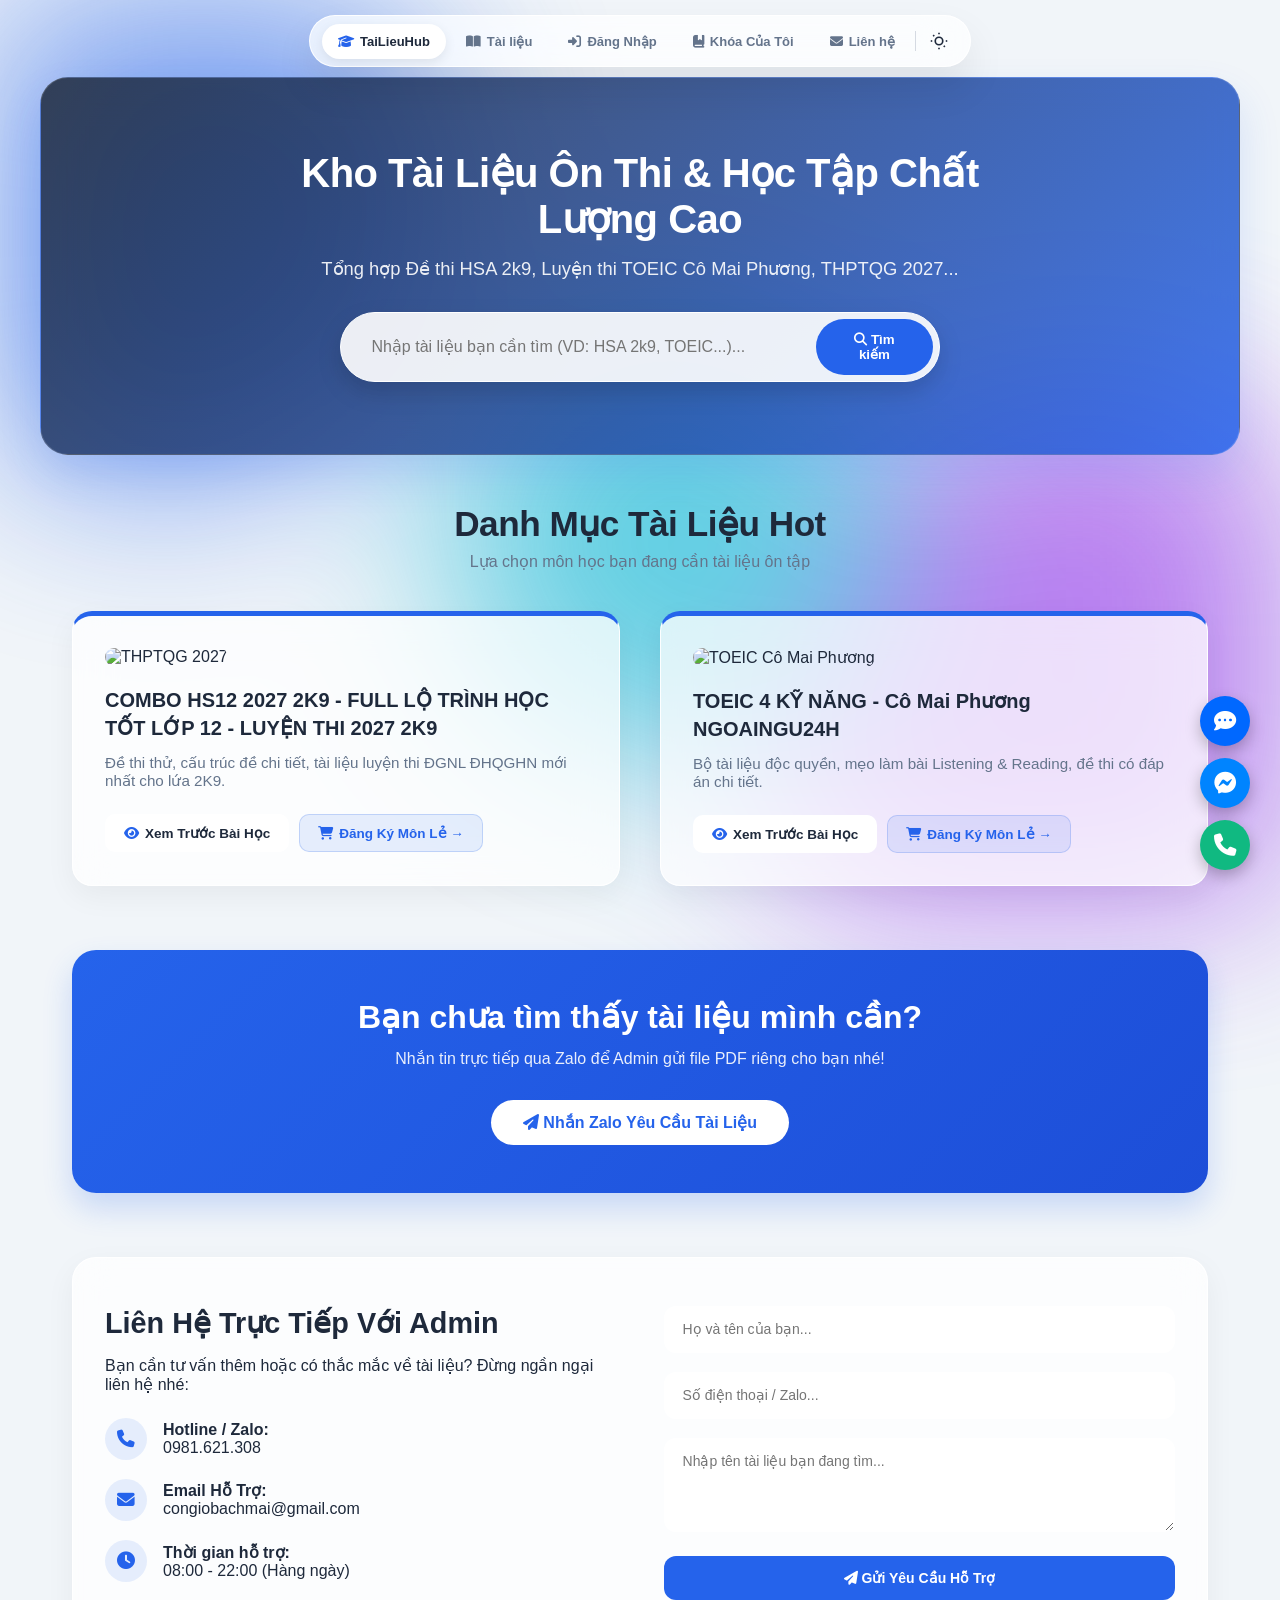
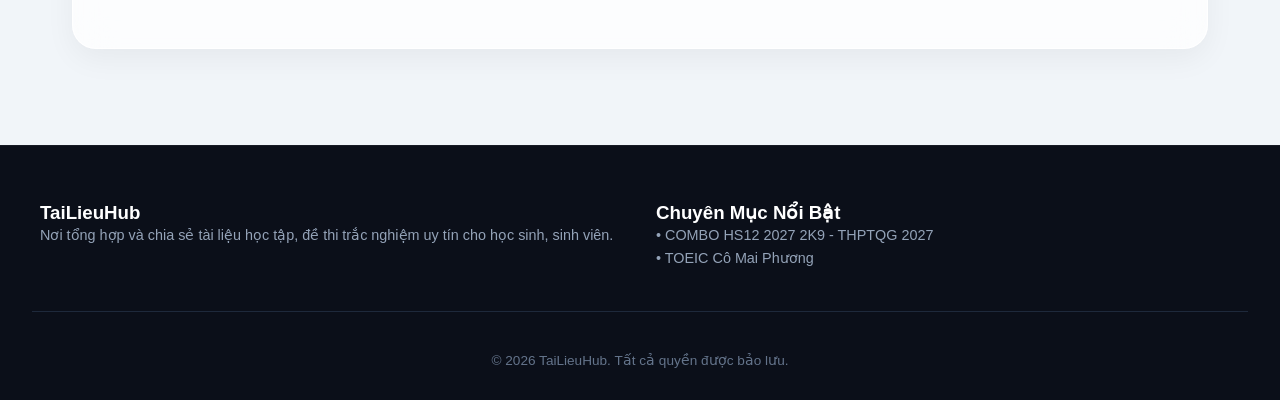
==== index.html @ b2eed934 "Initial commit" ====
<!DOCTYPE html>
<html lang="vi" data-theme="light">
<head>
    <meta charset="UTF-8">
    <meta name="viewport" content="width=device-width, initial-scale=1.0">
    <title>TaiLieuHub - Kho Tài Liệu Học Tập & Ôn Thi Hàng Đầu</title>
    <link rel="stylesheet" href="https://cdnjs.cloudflare.com/ajax/libs/font-awesome/6.4.0/css/all.min.css">
    <link rel="stylesheet" href="style.css">
</head>
<body>

    <!-- Nền Đốm Sáng Động (Mesh Blobs) -->
    <div class="bg-mesh">
        <div class="blob blob-1"></div>
        <div class="blob blob-2"></div>
        <div class="blob blob-3"></div>
    </div>

    <!-- Thanh Apple Liquid Navigation Bar -->
    <header>
        <nav class="liquid-nav" id="nav">
            <div class="liquid-glare-container">
                <div class="liquid-glare" id="glare"></div>
            </div>

            <div class="nav-items">
                <div class="active-pill" id="active-pill"></div>
                
                <a href="#" class="nav-btn active">
                    <i class="fa-solid fa-graduation-cap" style="color:var(--primary);"></i>
                    <span>TaiLieuHub</span>
                </a>

                <a href="#categories" class="nav-btn">
                    <i class="fa-solid fa-book-open"></i>
                    <span>Tài liệu</span>
                </a>

                <button class="nav-btn" onclick="openAuthModal('login')" id="auth-group-btn">
                    <i class="fa-solid fa-right-to-bracket"></i>
                    <span id="authButtonText">Đăng Nhập</span>
                </button>

                <a href="#myCoursesArea" class="nav-btn" onclick="scrollToMyCourses(event)">
                    <i class="fa-solid fa-book-bookmark"></i>
                    <span>Khóa Của Tôi</span>
                </a>

                <a href="#contact" class="nav-btn">
                    <i class="fa-solid fa-envelope"></i>
                    <span>Liên hệ</span>
                </a>
            </div>

            <div class="divider"></div>

            <!-- Nút Bật/Tắt Dark Mode -->
            <button class="theme-btn" id="theme-btn" aria-label="Dark Mode Toggle">
                <div class="theme-icon-wrapper">
                    <svg class="sun" width="18" height="18" viewBox="0 0 24 24" fill="none" stroke="currentColor">
                        <circle cx="12" cy="12" r="5"></circle>
                        <line x1="12" y1="1" x2="12" y2="3"></line><line x1="12" y1="21" x2="12" y2="23"></line>
                        <line x1="4.22" y1="4.22" x2="5.64" y2="5.64"></line><line x1="18.36" y1="18.36" x2="19.78" y2="19.78"></line>
                        <line x1="1" y1="12" x2="3" y2="12"></line><line x1="21" y1="12" x2="23" y2="12"></line>
                    </svg>
                    <svg class="moon" width="18" height="18" viewBox="0 0 24 24" fill="none" stroke="currentColor">
                        <path d="M21 12.79A9 9 0 1 1 11.21 3 7 7 0 0 0 21 12.79z"></path>
                    </svg>
                </div>
            </button>
        </nav>
    </header>

    <!-- Hero Banner Kính Mờ -->
    <section class="hero">
        <div class="hero-content">
            <h1>Kho Tài Liệu Ôn Thi & Học Tập Chất Lượng Cao</h1>
            <p>Tổng hợp Đề thi HSA 2k9, Luyện thi TOEIC Cô Mai Phương, THPTQG 2027...</p>
            <div class="search-box">
                <input type="text" placeholder="Nhập tài liệu bạn cần tìm (VD: HSA 2k9, TOEIC...)...">
                <button><i class="fa-solid fa-magnifying-glass"></i> Tìm kiếm</button>
            </div>
        </div>
    </section>

    <main class="container">

        <!-- Khu vực Khóa Học Đã Đăng Ký -->
        <div class="my-courses-box" id="myCoursesArea">
            <div class="my-courses-header">
                <span><i class="fa-solid fa-graduation-cap" style="color:var(--primary);"></i> Khóa Học / Môn Học Đã Đăng Ký Của Tôi</span>
                <span id="userEmailNotice" style="font-size:13px; color:var(--primary); font-weight:bold;"></span>
            </div>
            <div class="my-courses-grid" id="myCoursesList"></div>
        </div>

        <div class="section-title" id="categories">
            <h2>Danh Mục Tài Liệu Hot</h2>
            <p>Lựa chọn môn học bạn đang cần tài liệu ôn tập</p>
        </div>

        <!-- Danh mục card khóa học -->
        <div class="categories-grid">
            <div class="category-card">
                <img src="https://lh3.googleusercontent.com/d/1KqvMwM8CBjDrPH6rn-LQzPcONMUoHnYE" alt="THPTQG 2027" class="card-banner">
                <h3>COMBO HS12 2027 2K9 - FULL LỘ TRÌNH HỌC TỐT LỚP 12 - LUYỆN THI 2027 2K9</h3>
                <p>Đề thi thử, cấu trúc đề chi tiết, tài liệu luyện thi ĐGNL ĐHQGHN mới nhất cho lứa 2K9.</p>
                <div style="display:flex; gap:10px; flex-wrap:wrap; margin-top:15px;">
                    <a href="./courses/thptqg-2027/index.html" class="btn-card" style="background:var(--pill-bg); color:var(--text-main); border:1px solid var(--glass-border);">
                        <i class="fa-solid fa-eye" style="color:var(--primary);"></i> Xem Trước Bài Học
                    </a>
                    <a href="./courses/thptqg-2027/checkout.html" class="btn-card btn-buy">
                        <i class="fa-solid fa-cart-shopping"></i> Đăng Ký Môn Lẻ &rarr;
                    </a>
                </div>
            </div>

            <div class="category-card">
                <img src="https://lh3.googleusercontent.com/d/1EP-FdH8jJtkz949jTZ83RiN0NqyTvMJe" alt="TOEIC Cô Mai Phương" class="card-banner">
                <h3>TOEIC 4 KỸ NĂNG - Cô Mai Phương NGOAINGU24H</h3>
                <p>Bộ tài liệu độc quyền, mẹo làm bài Listening & Reading, đề thi có đáp án chi tiết.</p>
                <div style="display:flex; gap:10px; flex-wrap:wrap; margin-top:15px;">
                    <a href="./courses/toeic-mai-phuong/index.html" class="btn-card" style="background:var(--pill-bg); color:var(--text-main); border:1px solid var(--glass-border);">
                        <i class="fa-solid fa-eye" style="color:var(--primary);"></i> Xem Trước Bài Học
                    </a>
                    <a href="./courses/toeic-mai-phuong/checkout.html" class="btn-card btn-buy">
                        <i class="fa-solid fa-cart-shopping"></i> Đăng Ký Môn Lẻ &rarr;
                    </a>
                </div>
            </div>
        </div>

        <div class="request-banner">
            <h2>Bạn chưa tìm thấy tài liệu mình cần?</h2>
            <p style="margin: 0.8rem 0 1rem 0; opacity: 0.9;">Nhắn tin trực tiếp qua Zalo để Admin gửi file PDF riêng cho bạn nhé!</p>
            <a href="https://zalo.me/0385604632" target="_blank">
                <i class="fa-solid fa-paper-plane"></i> Nhắn Zalo Yêu Cầu Tài Liệu
            </a>
        </div>

        <section class="contact-section" id="contact">
            <div class="contact-info">
                <h2>Liên Hệ Trực Tiếp Với Admin</h2>
                <p>Bạn cần tư vấn thêm hoặc có thắc mắc về tài liệu? Đừng ngần ngại liên hệ nhé:</p>
                <div class="contact-details">
                    <div class="contact-item"><i class="fa-solid fa-phone"></i><div><strong>Hotline / Zalo:</strong><p>0981.621.308</p></div></div>
                    <div class="contact-item"><i class="fa-solid fa-envelope"></i><div><strong>Email Hỗ Trợ:</strong><p>congiobachmai@gmail.com</p></div></div>
                    <div class="contact-item"><i class="fa-solid fa-clock"></i><div><strong>Thời gian hỗ trợ:</strong><p>08:00 - 22:00 (Hàng ngày)</p></div></div>
                </div>
            </div>

            <form class="contact-form" onsubmit="event.preventDefault(); alert('Cảm ơn bạn! Yêu cầu hỗ trợ đã được gửi thành công đến Admin.');">
                <div class="form-group"><input type="text" placeholder="Họ và tên của bạn..." required></div>
                <div class="form-group"><input type="text" placeholder="Số điện thoại / Zalo..." required></div>
                <div class="form-group"><textarea rows="4" placeholder="Nhập tên tài liệu bạn đang tìm..." required></textarea></div>
                <button type="submit" class="form-btn"><i class="fa-solid fa-paper-plane"></i> Gửi Yêu Cầu Hỗ Trợ</button>
            </form>
        </section>
    </main>

    <div class="floating-widgets">
        <a href="https://zalo.me/0981621308" target="_blank" class="widget-btn widget-zalo"><i class="fa-solid fa-comment-dots"></i></a>
        <a href="https://m.me/yourpage" target="_blank" class="widget-btn widget-messenger"><i class="fa-brands fa-facebook-messenger"></i></a>
        <a href="tel:0981621308" class="widget-btn widget-phone"><i class="fa-solid fa-phone"></i></a>
    </div>

    <!-- Modal Đăng Nhập / Đăng Ký -->
    <div class="modal-overlay" id="authModal">
        <div class="modal-box">
            <button class="close-modal-btn" onclick="closeAuthModal()">&times;</button>
            <h2 id="modalTitle">Đăng Nhập Tài Khoản</h2>
            
            <form id="authForm" onsubmit="handleAuthSubmit(event)">
                <input type="email" id="authEmail" placeholder="Nhập địa chỉ Gmail..." required>
                <input type="password" id="authPassword" placeholder="Nhập Mật khẩu..." required>
                <button type="submit" class="btn-submit-auth" id="btnAuthSubmit">Đăng Nhập</button>
            </form>

            <p id="authMsg" style="text-align:center; font-size:13px; margin-top:10px; font-weight:bold;"></p>

            <div class="auth-toggle-link" id="authToggleArea">
                Chưa có tài khoản? <a href="javascript:void(0)" onclick="switchAuthMode('register')">Đăng ký ngay</a>
            </div>
        </div>
    </div>

    <footer>
        <div class="footer-content">
            <div class="footer-col">
                <h3>TaiLieuHub</h3>
                <p>Nơi tổng hợp và chia sẻ tài liệu học tập, đề thi trắc nghiệm uy tín cho học sinh, sinh viên.</p>
            </div>
            <div class="footer-col">
                <h3>Chuyên Mục Nổi Bật</h3>
                <p>• COMBO HS12 2027 2K9 - THPTQG 2027</p>
                <p>• TOEIC Cô Mai Phương</p>
            </div>
        </div>
        <div class="copyright">&copy; 2026 TaiLieuHub. Tất cả quyền được bảo lưu.</div>
    </footer>

    <!-- Toàn bộ JavaScript logic bảo mật, đăng nhập, gọi Google Apps Script & Hiệu ứng Liquid Nav -->
    <script>
        const SECRET_KEY = "TLH_SECURE_2026_@KEY";

        function setSecureCourses(coursesArray) {
            try {
                let jsonStr = JSON.stringify(coursesArray);
                let encoded = btoa(encodeURIComponent(jsonStr + "|" + SECRET_KEY));
                localStorage.setItem("allowedCourses", encoded);
            } catch(e) {}
        }

        function getSecureCourses() {
            let raw = localStorage.getItem("allowedCourses");
            if (!raw) return [];
            try {
                let decoded = decodeURIComponent(atob(raw));
                let parts = decoded.split("|");
                if (parts.length === 2 && parts[1] === SECRET_KEY) {
                    let courses = JSON.parse(parts[0]);
                    return courses.map(c => String(c).toLowerCase().trim());
                }
            } catch(e) { return []; }
            return [];
        }

        const SCRIPT_URL = "https://script.google.com/macros/s/AKfycbzgzMKRRr5WCAmFKzUeIJCfAWdjryLkToD9htOcrH0OuJon_R1-IZSjF1NAhW6bDGqIHg/exec";

        const COURSE_MAP = {
            'all': { name: '👑 V-VIP ALL ACCESS (Tất Cả Khóa Học)', url: './courses/thptqg-2027/index.html' },
            'thptqg-all': { name: '👑 Gói Trọn Bộ Cả Khóa THPTQG 2027', url: './courses/thptqg-2027/index.html' },
            'toeic-all': { name: '📚 Full Combo TOEIC Cô Mai Phương', url: './courses/toeic-mai-phuong/index.html' },
            'toeic-4-ky-nang': { name: '📚 Full Combo TOEIC Cô Mai Phương', url: './courses/toeic-mai-phuong/index.html' },
            'toan-thay-chi': { name: 'Toán - Thầy Nguyễn Quốc Chí', url: './courses/thptqg-2027/detail.html?course=toan-thay-chi' },
            'toan-thay-do-van-duc': { name: 'Toán - Thầy Đỗ Văn Đức', url: './courses/thptqg-2027/detail.html?course=toan-thay-do-van-duc' },
            'toan-co-ngoc-huyen-lb': { name: 'Toán - Cô Ngọc Huyền LB', url: './courses/thptqg-2027/detail.html?course=toan-co-ngoc-huyen-lb' },
            'toan-thay-nguyen-dang-ai': { name: 'Toán - Thầy Nguyễn Đăng Ái', url: './courses/thptqg-2027/detail.html?course=toan-thay-nguyen-dang-ai' },
            'van-co-suong-mai': { name: 'Ngữ Văn - Cô Sương Mai QANDA', url: './courses/thptqg-2027/detail.html?course=van-co-suong-mai' },
            'van-co-tran-thuy-duong': { name: 'Ngữ Văn - Cô Trần Thùy Dương', url: './courses/thptqg-2027/detail.html?course=van-co-tran-thuy-duong' },
            'van-thay-pham-minh-nhat': { name: 'Ngữ Văn - Thầy Phạm Minh Nhật', url: './courses/thptqg-2027/detail.html?course=van-thay-pham-minh-nhat' },
            'anh-co-vu-mai-phuong': { name: 'Tiếng Anh - Cô Vũ Mai Phương NGOAINGU24H', url: './courses/thptqg-2027/detail.html?course=anh-co-vu-mai-phuong' },
            'ly-thay-vu-ngoc-anh': { name: 'Vật Lý - Thầy Vũ Ngọc Anh MAPSTUDY', url: './courses/thptqg-2027/detail.html?course=ly-thay-vu-ngoc-anh' },
            'ly-thay-do-ngoc-ha': { name: 'Vật Lý - Thầy Đỗ Ngọc Hà', url: './courses/thptqg-2027/detail.html?course=ly-thay-do-ngoc-ha' },
            'ly-thay-chu-van-bien': { name: 'Vật Lý - Thầy Chu Văn Biên', url: './courses/thptqg-2027/detail.html?course=ly-thay-chu-van-bien' },
            'ly-thay-le-tung-ung': { name: 'Vật Lý - Thầy Lê Tùng Ứng', url: './courses/thptqg-2027/detail.html?course=ly-thay-le-tung-ung' },
            'ly-thay-nguyen-dang-ai': { name: 'Vật Lý - Thầy Nguyễn Đăng Ái', url: './courses/thptqg-2027/detail.html?course=ly-thay-nguyen-dang-ai' },
            'ly-thay-vu-hoang-quan': { name: 'Vật Lý - Thầy Vũ Hoàng Quân', url: './courses/thptqg-2027/detail.html?course=ly-thay-vu-hoang-quan' },
            'hoa-thay-nguyen-anh-phong': { name: 'Hóa Học - Thầy Nguyễn Anh Phong NAP', url: './courses/thptqg-2027/detail.html?course=hoa-thay-nguyen-anh-phong' },
            'hoa-thay-pham-van-trong': { name: 'Hóa Học - Thầy Phạm Văn Trọng', url: './courses/thptqg-2027/detail.html?course=hoa-thay-pham-van-trong' },
            'sinh-co-tra-my': { name: 'Sinh Học - Cô Trà My QANDA', url: './courses/thptqg-2027/detail.html?course=sinh-co-tra-my' },
            'sinh-thay-phan-khac-nghe': { name: 'Sinh Học - Thầy Phan Khắc Nghệ MOOP', url: './courses/thptqg-2027/detail.html?course=sinh-thay-phan-khac-nghe' },
            'sinh-thay-truong-cong-kien': { name: 'Sinh Học - Thầy Trương Công Kiên', url: './courses/thptqg-2027/detail.html?course=sinh-thay-truong-cong-kien' },
            'su-co-ngo-thi-lan-huong': { name: 'Lịch Sử - Cô Ngô Thị Lan Hương ATSCHOOL', url: './courses/thptqg-2027/detail.html?course=su-co-ngo-thi-lan-huong' },
            'su-co-nguyen-huong-sen': { name: 'Lịch Sử - Cô Nguyễn Hương Sen SANGSANG', url: './courses/thptqg-2027/detail.html?course=su-co-nguyen-huong-sen' },
            'hsa-education': { name: 'ĐGNL HSA - Khóa Edu Luyện Thi ĐGNL', url: './courses/thptqg-2027/detail.html?course=hsa-education' },
            'hsa-empire': { name: 'ĐGNL HSA - Khóa Empire 2K9 Luyện Thi', url: './courses/thptqg-2027/detail.html?course=hsa-empire' },
            'hsa-mapstudy': { name: 'ĐGNL HSA - Khóa Mapstudy 2K9 Luyện Thi', url: './courses/thptqg-2027/detail.html?course=hsa-mapstudy' },
            'hsa-qda-hocmai': { name: 'ĐGNL HSA - Khóa HSA QDA HOCMAI 2K9', url: './courses/thptqg-2027/detail.html?course=hsa-qda-hocmai' },
            'vact-empire': { name: 'ĐGNL V-ACT - Khóa V-ACT Empire 2K9', url: './courses/thptqg-2027/detail.html?course=vact-empire' },
            'vact-hocmai': { name: 'ĐGNL V-ACT - Khóa V-ACT HOCMAI 2K9', url: './courses/thptqg-2027/detail.html?course=vact-hocmai' },
            'vact-mapstudy': { name: 'ĐGNL V-ACT - Khóa V-ACT MAPSTUDY 2K9', url: './courses/thptqg-2027/detail.html?course=vact-mapstudy' },
            'tsa-bmc': { name: 'ĐGTD TSA - Khóa TSA BMC Tư Duy', url: './courses/thptqg-2027/detail.html?course=tsa-bmc' },
            'tsa-hocmai': { name: 'ĐGTD TSA - Khóa TSA HOCMAI Tư Duy', url: './courses/thptqg-2027/detail.html?course=tsa-hocmai' },
            '48ngay': { name: 'TOEIC: 48 Ngày Lấy Gốc Tiếng Anh', url: './courses/toeic-mai-phuong/detail.html?course=48NGAY' },
            'nghedoc': { name: 'TOEIC: Nghe - Đọc (650-700+)', url: './courses/toeic-mai-phuong/detail.html?course=NGHEDOC' },
            'xoamunguphap': { name: 'TOEIC: Xóa Mù Ngữ Pháp Tiếng Anh', url: './courses/toeic-mai-phuong/detail.html?course=XOAMUNGUPHAP' },
            'xoamucaptoc': { name: 'TOEIC: Xóa Mù Tiếng Anh Cấp Tốc', url: './courses/toeic-mai-phuong/detail.html?course=XOAMUCAPTOC' },
            'writing': { name: 'TOEIC: Khóa Luyện Viết (Writing)', url: './courses/toeic-mai-phuong/detail.html?course=WRITING' },
            'tongonnguphap': { name: 'TOEIC: Tổng Ôn Ngữ Pháp Cô Trang Anh', url: './courses/toeic-mai-phuong/detail.html?course=TONGONNGUPHAP' },
            'tu-vung-sieu-toc': { name: 'TOEIC: Nhớ Từ Vựng Siêu Tốc', url: './courses/toeic-mai-phuong/detail.html?course=TU-VUNG-SIEU-TOC' },
            'giaotiep': { name: 'TOEIC: Tiếng Anh Giao Tiếp Theo Chủ Đề', url: './courses/toeic-mai-phuong/detail.html?course=GIAOTIEP' },
            'chuyennganh': { name: 'TOEIC: Tiếng Anh Trong Các Chuyên Ngành', url: './courses/toeic-mai-phuong/detail.html?course=CHUYENNGANH' },
            'phatam': { name: 'TOEIC: Luyện Phát Âm Thầy Joe Hall', url: './courses/toeic-mai-phuong/detail.html?course=PHATAM' }
        };

        let currentAuthMode = 'login';

        function checkUserAuthStatus() {
            let userEmail = localStorage.getItem("userEmail");
            let myCoursesArea = document.getElementById("myCoursesArea");
            let myCoursesList = document.getElementById("myCoursesList");
            let authButtonText = document.getElementById("authButtonText");

            if (userEmail) {
                authButtonText.innerText = userEmail.split('@')[0];
                document.getElementById("auth-group-btn").onclick = function() {
                    if(confirm("Bạn có muốn Đăng Xuất tài khoản không?")) { logout(); }
                };
                
                document.getElementById("userEmailNotice").innerText = `Tài khoản: ${userEmail}`;
                myCoursesArea.style.display = 'block';

                let allowedCourses = getSecureCourses();

                if (allowedCourses.length === 0) {
                    myCoursesList.innerHTML = `<p style="font-size:13px; color:var(--text-muted); grid-column:1/-1;">Bạn chưa kích hoạt môn học nào. Hãy chọn môn bên dưới để đăng ký nhé!</p>`;
                } else {
                    let cardsHTML = '';
                    allowedCourses.forEach(code => {
                        let courseInfo = COURSE_MAP[code.toLowerCase()] || { name: `Môn học: ${code.toUpperCase()}`, url: `./courses/thptqg-2027/detail.html?course=${code}` };
                        cardsHTML += `
                            <div class="my-course-card">
                                <div class="my-course-title"><i class="fa-solid fa-book" style="color:var(--primary); margin-right:6px;"></i> ${courseInfo.name}</div>
                                <a href="${courseInfo.url}" class="btn-direct-study"><i class="fa-solid fa-circle-play"></i> VÀO HỌC NGAY</a>
                            </div>
                        `;
                    });
                    myCoursesList.innerHTML = cardsHTML;
                }
            } else {
                authButtonText.innerText = "Đăng Nhập";
                document.getElementById("auth-group-btn").onclick = function() { openAuthModal('login'); };
                myCoursesArea.style.display = 'none';
            }
        }

        function scrollToMyCourses(e) {
            e.preventDefault();
            let userEmail = localStorage.getItem("userEmail");
            if (!userEmail) {
                alert("Vui lòng Đăng Nhập tài khoản để xem các khóa học đã mua!");
                openAuthModal('login');
            } else {
                let el = document.getElementById("myCoursesArea");
                if (el) el.scrollIntoView({ behavior: 'smooth' });
            }
        }

        function openAuthModal(mode) {
            switchAuthMode(mode);
            document.getElementById("authModal").style.display = 'flex';
        }
        function closeAuthModal() {
            document.getElementById("authModal").style.display = 'none';
            document.getElementById("authMsg").innerText = '';
        }

        function switchAuthMode(mode) {
            currentAuthMode = mode;
            document.getElementById("authMsg").innerText = '';
            if (mode === 'login') {
                document.getElementById("modalTitle").innerText = "Đăng Nhập Tài Khoản";
                document.getElementById("btnAuthSubmit").innerText = "Đăng Nhập";
                document.getElementById("authToggleArea").innerHTML = `Chưa có tài khoản? <a href="javascript:void(0)" onclick="switchAuthMode('register')">Đăng ký ngay</a>`;
            } else {
                document.getElementById("modalTitle").innerText = "Tạo Tài Khoản Mới";
                document.getElementById("btnAuthSubmit").innerText = "Đăng Ký";
                document.getElementById("authToggleArea").innerHTML = `Đã có tài khoản? <a href="javascript:void(0)" onclick="switchAuthMode('login')">Đăng nhập</a>`;
            }
        }

        function handleAuthSubmit(e) {
            e.preventDefault();
            let email = document.getElementById("authEmail").value.trim().toLowerCase();
            let password = document.getElementById("authPassword").value.trim();
            let msg = document.getElementById("authMsg");

            msg.style.color = "var(--primary)";
            msg.innerText = "Đang kiểm tra...";

            const callbackName = 'handleAuth_' + Date.now();

            window[callbackName] = function(result) {
                document.getElementById(callbackName)?.remove();
                delete window[callbackName];

                if (result.status === "success") {
                    msg.style.color = "#16a34a";
                    msg.innerText = result.message || "Thành công!";

                    if (currentAuthMode === 'login') {
                        localStorage.setItem("userEmail", result.email);
                        setSecureCourses(result.allowedCourses);
                        setTimeout(() => {
                            closeAuthModal();
                            checkUserAuthStatus();
                        }, 800);
                    } else {
                        alert("Tạo tài khoản thành công! Bạn có thể Đăng Nhập ngay bây giờ.");
                        switchAuthMode('login');
                    }
                } else {
                    msg.style.color = "#dc2626";
                    msg.innerText = result.message || "Email hoặc Mật khẩu chưa đúng!";
                }
            };

            const script = document.createElement('script');
            script.id = callbackName;
            script.src = `${SCRIPT_URL}?action=${currentAuthMode}&email=${encodeURIComponent(email)}&password=${encodeURIComponent(password)}&callback=${callbackName}`;
            document.body.appendChild(script);
        }

        function logout() {
            localStorage.removeItem("userEmail");
            localStorage.removeItem("allowedCourses");
            alert("Đã đăng xuất tài khoản!");
            checkUserAuthStatus();
        }

        // Script điều khiển Apple Liquid Navigation Bar & Dark Mode
        document.addEventListener("DOMContentLoaded", () => {
            checkUserAuthStatus();

            const navButtons = document.querySelectorAll(".nav-btn");
            const activePill = document.getElementById("active-pill");
            const themeBtn = document.getElementById("theme-btn");
            const nav = document.getElementById("nav");
            const glare = document.getElementById("glare");

            function updatePill(btn, smooth = true) {
                if (!btn || !activePill) return;
                activePill.style.transition = smooth
                    ? "transform .5s cubic-bezier(.34,1.2,.64,1), width .5s cubic-bezier(.34,1.2,.64,1)"
                    : "none";
                activePill.style.width = `${btn.offsetWidth}px`;
                activePill.style.transform = `translateX(${btn.offsetLeft}px)`;
            }

            const initialActive = document.querySelector(".nav-btn.active");
            if (initialActive) {
                setTimeout(() => {
                    updatePill(initialActive, false);
                    void activePill.offsetWidth;
                }, 50);
            }

            navButtons.forEach(btn => {
                btn.addEventListener("click", () => {
                    navButtons.forEach(b => b.classList.remove("active"));
                    btn.classList.add("active");
                    updatePill(btn);
                });
            });

            if (themeBtn) {
                themeBtn.addEventListener("click", () => {
                    const root = document.documentElement;
                    const isDark = root.getAttribute("data-theme") === "dark";
                    root.setAttribute("data-theme", isDark ? "light" : "dark");
                    setTimeout(() => {
                        const active = document.querySelector(".nav-btn.active");
                        if (active) updatePill(active);
                    }, 100);
                });
            }

            if (nav && glare) {
                nav.addEventListener("mousemove", e => {
                    const rect = nav.getBoundingClientRect();
                    glare.style.setProperty("--x", `${e.clientX - rect.left}px`);
                    glare.style.setProperty("--y", `${e.clientY - rect.top}px`);
                });
            }

            const urlParams = new URLSearchParams(window.location.search);
            if (urlParams.get('action') === 'login' && !localStorage.getItem("userEmail")) {
                openAuthModal('login');
            }
        });
    </script>
</body>
</html>
---- style.css ----
/* =========================================
   1. CẤU HÌNH BIẾN MÀU & GIAO DIỆN (LIGHT / DARK)
   ========================================= */
:root {
    --bg-color: #f1f5f9;
    --glass-bg: rgba(255, 255, 255, 0.75);
    --glass-border: rgba(255, 255, 255, 0.9);
    --text-main: #1e293b;
    --text-muted: #64748b;
    --primary: #2563eb;
    --primary-hover: #1d4ed8;
    --card-shadow: 0 10px 30px rgba(0, 0, 0, 0.05);
    --pill-bg: #ffffff;
}

[data-theme="dark"] {
    --bg-color: #050509;
    --glass-bg: rgba(20, 20, 25, 0.75);
    --glass-border: rgba(255, 255, 255, 0.12);
    --text-main: #f8fafc;
    --text-muted: #94a3b8;
    --primary: #3b82f6;
    --primary-hover: #2563eb;
    --card-shadow: 0 10px 30px rgba(0, 0, 0, 0.5);
    --pill-bg: #2d2d35;
}

* { margin: 0; padding: 0; box-sizing: border-box; font-family: -apple-system, BlinkMacSystemFont, "Segoe UI", Roboto, sans-serif; }

body {
    background-color: var(--bg-color);
    color: var(--text-main);
    min-height: 100vh;
    overflow-x: hidden;
    position: relative;
    transition: background-color 0.5s ease, color 0.5s ease;
}

/* =========================================
   2. NỀN ĐỐM MÁU ĐỘNG (MESH BLOBS ANIMATION)
   ========================================= */
.bg-mesh {
    position: fixed; inset: 0; z-index: -1; filter: blur(90px); opacity: 0.6; pointer-events: none; overflow: hidden;
}
.blob {
    position: absolute; border-radius: 50%; animation: floatBlob 15s infinite alternate ease-in-out;
}
.blob-1 { width: 45vw; height: 45vw; background: #2563eb; top: -10%; left: -10%; }
.blob-2 { width: 50vw; height: 50vw; background: #9333ea; bottom: -15%; right: -10%; animation-delay: -5s; }
.blob-3 { width: 35vw; height: 35vw; background: #06b6d4; top: 35%; left: 35%; animation-delay: -10s; }

@keyframes floatBlob {
    0% { transform: translate(0, 0) scale(1); }
    100% { transform: translate(40px, 50px) scale(1.15); }
}

/* =========================================
   3. THANH MENU APPLE LIQUID GLASS (HEADER)
   ========================================= */
header { position: sticky; top: 15px; z-index: 1000; display: flex; justify-content: center; padding: 0 15px; }

.liquid-nav {
    position: relative; display: flex; align-items: center; padding: 6px 12px;
    background: var(--glass-bg); backdrop-filter: blur(25px) saturate(180%);
    -webkit-backdrop-filter: blur(25px) saturate(180%);
    border: 1px solid var(--glass-border); border-radius: 99px; box-shadow: 0 20px 40px rgba(0,0,0,0.08);
    transition: all 0.3s ease;
}

.liquid-glare-container { position: absolute; inset: 0; border-radius: 99px; overflow: hidden; pointer-events: none; }
.liquid-glare {
    position: absolute; inset: 0; opacity: 0; transition: opacity 0.3s ease;
    background: radial-gradient(circle 90px at var(--x, 50%) var(--y, 50%), rgba(255,255,255,0.3) 0%, transparent 100%);
}
.liquid-nav:hover .liquid-glare { opacity: 1; }

.nav-items { position: relative; display: flex; gap: 4px; z-index: 3; align-items: center; }

.active-pill {
    position: absolute; top: 0; left: 0; height: 100%; background: var(--pill-bg); border-radius: 99px;
    box-shadow: 0 4px 12px rgba(0, 0, 0, 0.08);
    transition: transform 0.5s cubic-bezier(0.34, 1.2, 0.64, 1), width 0.5s cubic-bezier(0.34, 1.2, 0.64, 1);
    z-index: 1;
}

.nav-btn {
    position: relative; background: transparent; border: none; padding: 10px 16px; border-radius: 99px;
    font-size: 13px; font-weight: 600; color: var(--text-muted); cursor: pointer; transition: color 0.3s ease; z-index: 2;
    text-decoration: none; display: inline-flex; align-items: center; gap: 6px; outline: none;
}
.nav-btn.active, .nav-btn:hover { color: var(--text-main); }

.divider { width: 1px; height: 20px; background: var(--text-muted); opacity: 0.25; margin: 0 4px; z-index: 3; }

.theme-btn {
    position: relative; background: transparent; border: none; width: 38px; height: 38px; border-radius: 50%;
    color: var(--text-main); cursor: pointer; z-index: 3; display: flex; align-items: center; justify-content: center;
}
.theme-icon-wrapper { position: relative; width: 18px; height: 18px; }
.theme-icon-wrapper svg { position: absolute; inset: 0; transition: transform 0.5s cubic-bezier(0.34, 1.2, 0.64, 1), opacity 0.4s ease; stroke-width: 2.2; }
.sun { opacity: 1; transform: rotate(0deg) scale(1); }
.moon { opacity: 0; transform: rotate(-90deg) scale(0); }
[data-theme="dark"] .sun { opacity: 0; transform: rotate(90deg) scale(0); }
[data-theme="dark"] .moon { opacity: 1; transform: rotate(0deg) scale(1); }

/* =========================================
   4. HERO SECTION KÍNH MỜ
   ========================================= */
.hero {
    background: linear-gradient(135deg, rgba(30, 41, 59, 0.85) 0%, rgba(37, 99, 235, 0.85) 100%);
    backdrop-filter: blur(20px); -webkit-backdrop-filter: blur(20px);
    color: #ffffff; padding: 4.5rem 2rem; text-align: center; border-radius: 28px; margin: 25px auto; max-width: 1200px;
    box-shadow: 0 20px 40px rgba(37, 99, 235, 0.15); border: 1px solid rgba(255, 255, 255, 0.15);
}
.hero-content { max-width: 800px; margin: 0 auto; }
.hero h1 { font-size: 2.5rem; margin-bottom: 1rem; font-weight: 800; letter-spacing: -0.5px; }
.hero p { font-size: 1.15rem; opacity: 0.9; margin-bottom: 2rem; }

.search-box {
    display: flex; max-width: 600px; margin: 0 auto; background: rgba(255, 255, 255, 0.9);
    border-radius: 50px; padding: 0.4rem; box-shadow: 0 10px 25px rgba(0,0,0,0.15); border: 1px solid #fff;
}
.search-box input { border: none; outline: none; padding: 0.8rem 1.5rem; width: 100%; border-radius: 50px; font-size: 1rem; background: transparent; color: #0f172a; }
.search-box button { background: var(--primary); color: white; border: none; padding: 0.8rem 1.8rem; border-radius: 50px; cursor: pointer; font-weight: 600; transition: background 0.2s; }
.search-box button:hover { background: var(--primary-hover); }

/* =========================================
   5. CONTAINER & KHÓA HỌC CỦA TÔI (DASHBOARD)
   ========================================= */
.container { max-width: 1200px; margin: 3rem auto; padding: 0 2rem; }
.section-title { text-align: center; margin-bottom: 2.5rem; }
.section-title h2 { font-size: 2.2rem; margin-bottom: 0.5rem; font-weight: 800; letter-spacing: -0.5px; }
.section-title p { color: var(--text-muted); }

.my-courses-box {
    background: var(--glass-bg); backdrop-filter: blur(20px); -webkit-backdrop-filter: blur(20px);
    border: 2px solid var(--primary); border-radius: 20px; padding: 24px; margin-bottom: 3.5rem;
    box-shadow: 0 15px 35px rgba(37, 99, 235, 0.12); display: none; scroll-margin-top: 100px;
}
.my-courses-header { font-weight: 800; font-size: 18px; margin-bottom: 15px; display: flex; align-items: center; justify-content: space-between; border-bottom: 1px solid var(--glass-border); padding-bottom: 12px; }
.my-courses-grid { display: grid; grid-template-columns: repeat(auto-fill, minmax(280px, 1fr)); gap: 15px; margin-top: 15px; }
.my-course-card {
    background: var(--pill-bg); border: 1px solid var(--glass-border); border-radius: 14px; padding: 16px;
    display: flex; flex-direction: column; justify-content: space-between; transition: all 0.25s cubic-bezier(0.4, 0, 0.2, 1);
}
.my-course-card:hover { border-color: var(--primary); transform: translateY(-3px); box-shadow: var(--card-shadow); }
.my-course-title { font-size: 14px; font-weight: 700; margin-bottom: 12px; line-height: 1.4; }
.btn-direct-study {
    background: #16a34a; color: white; text-decoration: none; padding: 9px 14px; border-radius: 8px;
    font-size: 13px; font-weight: bold; text-align: center; display: inline-flex; align-items: center; justify-content: center; gap: 6px; transition: background 0.2s;
}
.btn-direct-study:hover { background: #15803d; }

/* =========================================
   6. DANH MỤC KHÓA HỌC (CARDS)
   ========================================= */
.categories-grid { display: grid; grid-template-columns: repeat(auto-fit, minmax(320px, 1fr)); gap: 2.5rem; margin-bottom: 4rem; }
.category-card {
    background: var(--glass-bg); backdrop-filter: blur(20px); -webkit-backdrop-filter: blur(20px);
    border: 1px solid var(--glass-border); border-radius: 20px; padding: 2rem; box-shadow: var(--card-shadow);
    transition: transform 0.3s cubic-bezier(0.4, 0, 0.2, 1), box-shadow 0.3s ease; border-top: 5px solid var(--primary);
}
.category-card:hover { transform: translateY(-6px); box-shadow: 0 20px 40px rgba(0, 0, 0, 0.1); }
.card-banner { width: 100%; height: 160px; object-fit: cover; border-radius: 12px; margin-bottom: 1.2rem; }
.category-card h3 { font-size: 1.25rem; margin-bottom: 0.8rem; font-weight: 700; line-height: 1.4; }
.category-card p { color: var(--text-muted); font-size: 0.95rem; margin-bottom: 1.5rem; }

.btn-card {
    display: inline-flex; align-items: center; gap: 6px; padding: 10px 18px; border-radius: 10px;
    font-weight: 700; text-decoration: none; font-size: 13.5px; transition: all 0.2s;
}
.btn-buy { background: rgba(37, 99, 235, 0.1); color: var(--primary); border: 1px solid rgba(37, 99, 235, 0.2); }
.btn-buy:hover { background: var(--primary); color: #fff; }

/* =========================================
   7. LIÊN HỆ & BANNER YÊU CẦU TÀI LIỆU
   ========================================= */
.request-banner {
    background: linear-gradient(135deg, #2563eb, #1d4ed8); color: white; padding: 3rem 2rem; border-radius: 24px;
    text-align: center; margin-bottom: 4rem; box-shadow: 0 15px 30px rgba(37, 99, 235, 0.2);
}
.request-banner h2 { font-size: 2rem; margin-bottom: 0.5rem; font-weight: 800; }
.request-banner a {
    background: white; color: var(--primary); padding: 0.8rem 2rem; border-radius: 30px;
    text-decoration: none; font-weight: 700; display: inline-block; margin-top: 1rem; transition: transform 0.2s;
}
.request-banner a:hover { transform: scale(1.05); }

.contact-section {
    background: var(--glass-bg); backdrop-filter: blur(20px); border: 1px solid var(--glass-border);
    border-radius: 24px; padding: 3rem 2rem; box-shadow: var(--card-shadow); display: grid; grid-template-columns: 1fr 1fr; gap: 3rem; margin-top: 4rem;
}
.contact-info h2 { font-size: 1.8rem; margin-bottom: 1rem; font-weight: 800; }
.contact-details { display: flex; flex-direction: column; gap: 1.2rem; margin-top: 1.5rem; }
.contact-item { display: flex; align-items: center; gap: 1rem; }
.contact-item i {
    width: 42px; height: 42px; background: rgba(37, 99, 235, 0.1); color: var(--primary);
    border-radius: 50%; display: flex; align-items: center; justify-content: center; font-size: 1.1rem;
}

.contact-form { display: flex; flex-direction: column; gap: 1.2rem; }
.form-group input, .form-group textarea {
    width: 100%; padding: 0.9rem 1.1rem; border: 1px solid var(--glass-border);
    background: var(--pill-bg); color: var(--text-main); border-radius: 12px; outline: none; font-size: 14px; transition: border-color 0.2s;
}
.form-group input:focus, .form-group textarea:focus { border-color: var(--primary); }
.form-btn {
    background: var(--primary); color: white; padding: 0.9rem; border: none; border-radius: 12px;
    font-weight: 700; cursor: pointer; font-size: 14px; transition: background 0.2s;
}
.form-btn:hover { background: var(--primary-hover); }

/* =========================================
   8. FLOATING WIDGETS & MODAL ĐĂNG NHẬP
   ========================================= */
.floating-widgets { position: fixed; bottom: 30px; right: 30px; display: flex; flex-direction: column; gap: 12px; z-index: 9999; }
.widget-btn {
    width: 50px; height: 50px; border-radius: 50%; display: flex; align-items: center; justify-content: center;
    color: white; font-size: 1.4rem; text-decoration: none; box-shadow: 0 6px 15px rgba(0,0,0,0.25); transition: transform 0.3s;
}
.widget-btn:hover { transform: scale(1.1); }
.widget-zalo { background-color: #0068ff; }
.widget-messenger { background-color: #0084ff; }
.widget-phone { background-color: #10b981; }

.modal-overlay {
    position: fixed; inset: 0; background: rgba(0,0,0,0.6); backdrop-filter: blur(8px);
    display: none; justify-content: center; align-items: center; z-index: 2000; padding: 15px;
}
.modal-box {
    background: var(--glass-bg); backdrop-filter: blur(30px); border: 1px solid var(--glass-border);
    width: 100%; max-width: 400px; padding: 30px; border-radius: 24px; position: relative; box-shadow: 0 25px 50px rgba(0,0,0,0.3);
}
.modal-box h2 { text-align: center; margin-bottom: 20px; font-size: 22px; font-weight: 800; }
.modal-box input {
    width: 100%; padding: 12px 16px; margin: 8px 0; border: 1px solid var(--glass-border);
    background: var(--pill-bg); color: var(--text-main); border-radius: 12px; outline: none; font-size: 14px;
}
.modal-box button.btn-submit-auth {
    width: 100%; padding: 12px; background: var(--primary); color: white; border: none;
    border-radius: 12px; font-weight: bold; cursor: pointer; margin-top: 15px; font-size: 15px; transition: background 0.2s;
}
.modal-box button.btn-submit-auth:hover { background: var(--primary-hover); }
.close-modal-btn { position: absolute; top: 15px; right: 20px; font-size: 24px; cursor: pointer; color: var(--text-muted); border: none; background: none; }
.auth-toggle-link { text-align: center; margin-top: 15px; font-size: 13.5px; color: var(--text-muted); }
.auth-toggle-link a { color: var(--primary); text-decoration: none; font-weight: bold; }

/* =========================================
   9. FOOTER & RESPONSIVE
   ========================================= */
footer { background: #0b0f19; color: #fff; padding: 3.5rem 2rem 2rem 2rem; margin-top: 6rem; border-top: 1px solid rgba(255,255,255,0.05); }
.footer-content { max-width: 1200px; margin: 0 auto; display: grid; grid-template-columns: repeat(auto-fit, minmax(250px, 1fr)); gap: 2rem; }
.footer-col p { color: #94a3b8; font-size: 0.9rem; line-height: 1.6; }
.copyright { text-align: center; padding-top: 2.5rem; margin-top: 2.5rem; border-top: 1px solid #1e293b; color: #64748b; font-size: 0.85rem; }

@media (max-width: 768px) {
    .contact-section { grid-template-columns: 1fr; }
    .hero h1 { font-size: 2rem; }
    .hero { padding: 3rem 1rem; }
}
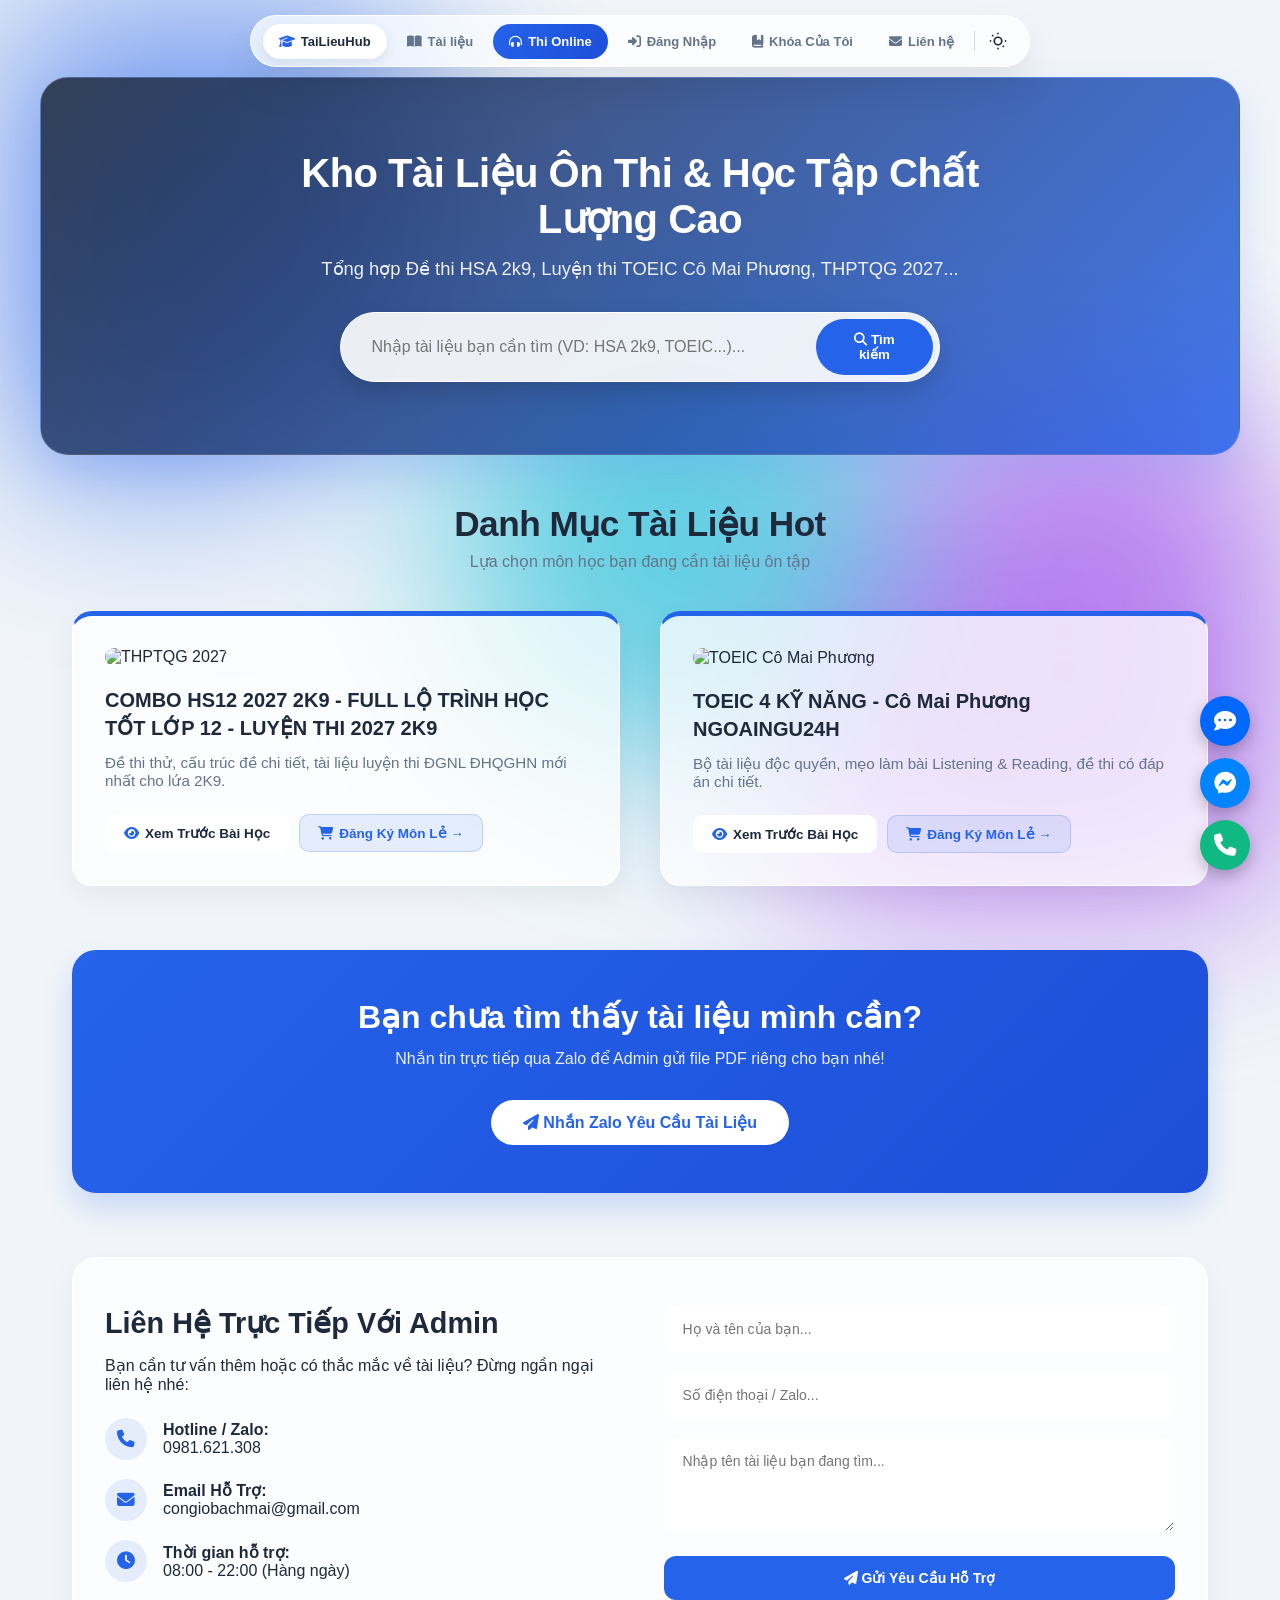
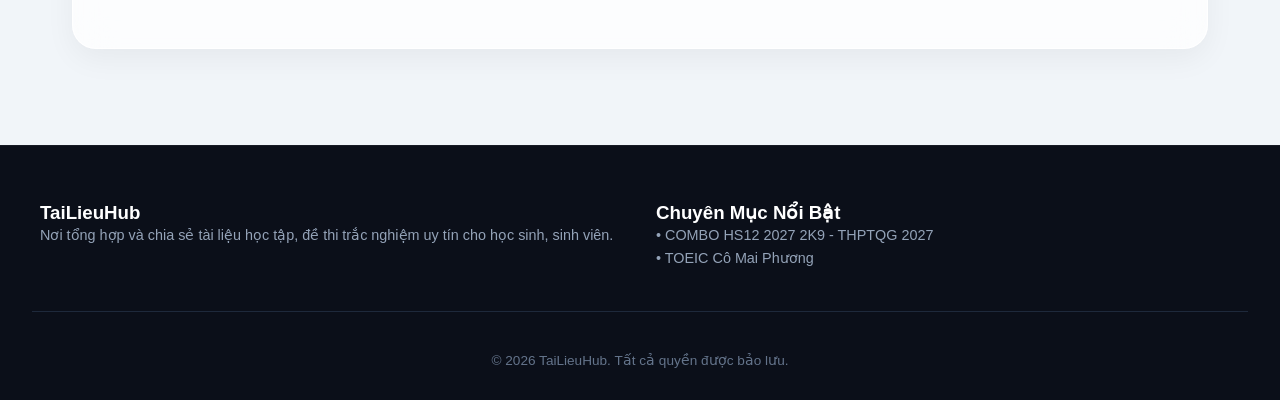
==== commit 41001b24: "27/7/2026" ====
--- a/index.html
+++ b/index.html
@@ -34,6 +34,12 @@
                 <a href="#categories" class="nav-btn">
                     <i class="fa-solid fa-book-open"></i>
                     <span>Tài liệu</span>
+                </a>
+
+                <!-- 🚀 NÚT CHUYỂN SANG TRANG THI ONLINE -->
+                <a href="https://congiobachmai-prog.github.io/BaiThiOnline_GitHub/index.html" class="nav-btn" style="background: linear-gradient(135deg, #2563eb, #1d4ed8); color: white !important;">
+                    <i class="fa-solid fa-headphones-simple"></i>
+                    <span>Thi Online</span>
                 </a>
 
                 <button class="nav-btn" onclick="openAuthModal('login')" id="auth-group-btn">
@@ -199,7 +205,6 @@
         <div class="copyright">&copy; 2026 TaiLieuHub. Tất cả quyền được bảo lưu.</div>
     </footer>
 
-    <!-- Toàn bộ JavaScript logic bảo mật, đăng nhập, gọi Google Apps Script & Hiệu ứng Liquid Nav -->
     <script>
         const SECRET_KEY = "TLH_SECURE_2026_@KEY";
 
@@ -399,7 +404,6 @@
             checkUserAuthStatus();
         }
 
-        // Script điều khiển Apple Liquid Navigation Bar & Dark Mode
         document.addEventListener("DOMContentLoaded", () => {
             checkUserAuthStatus();
 
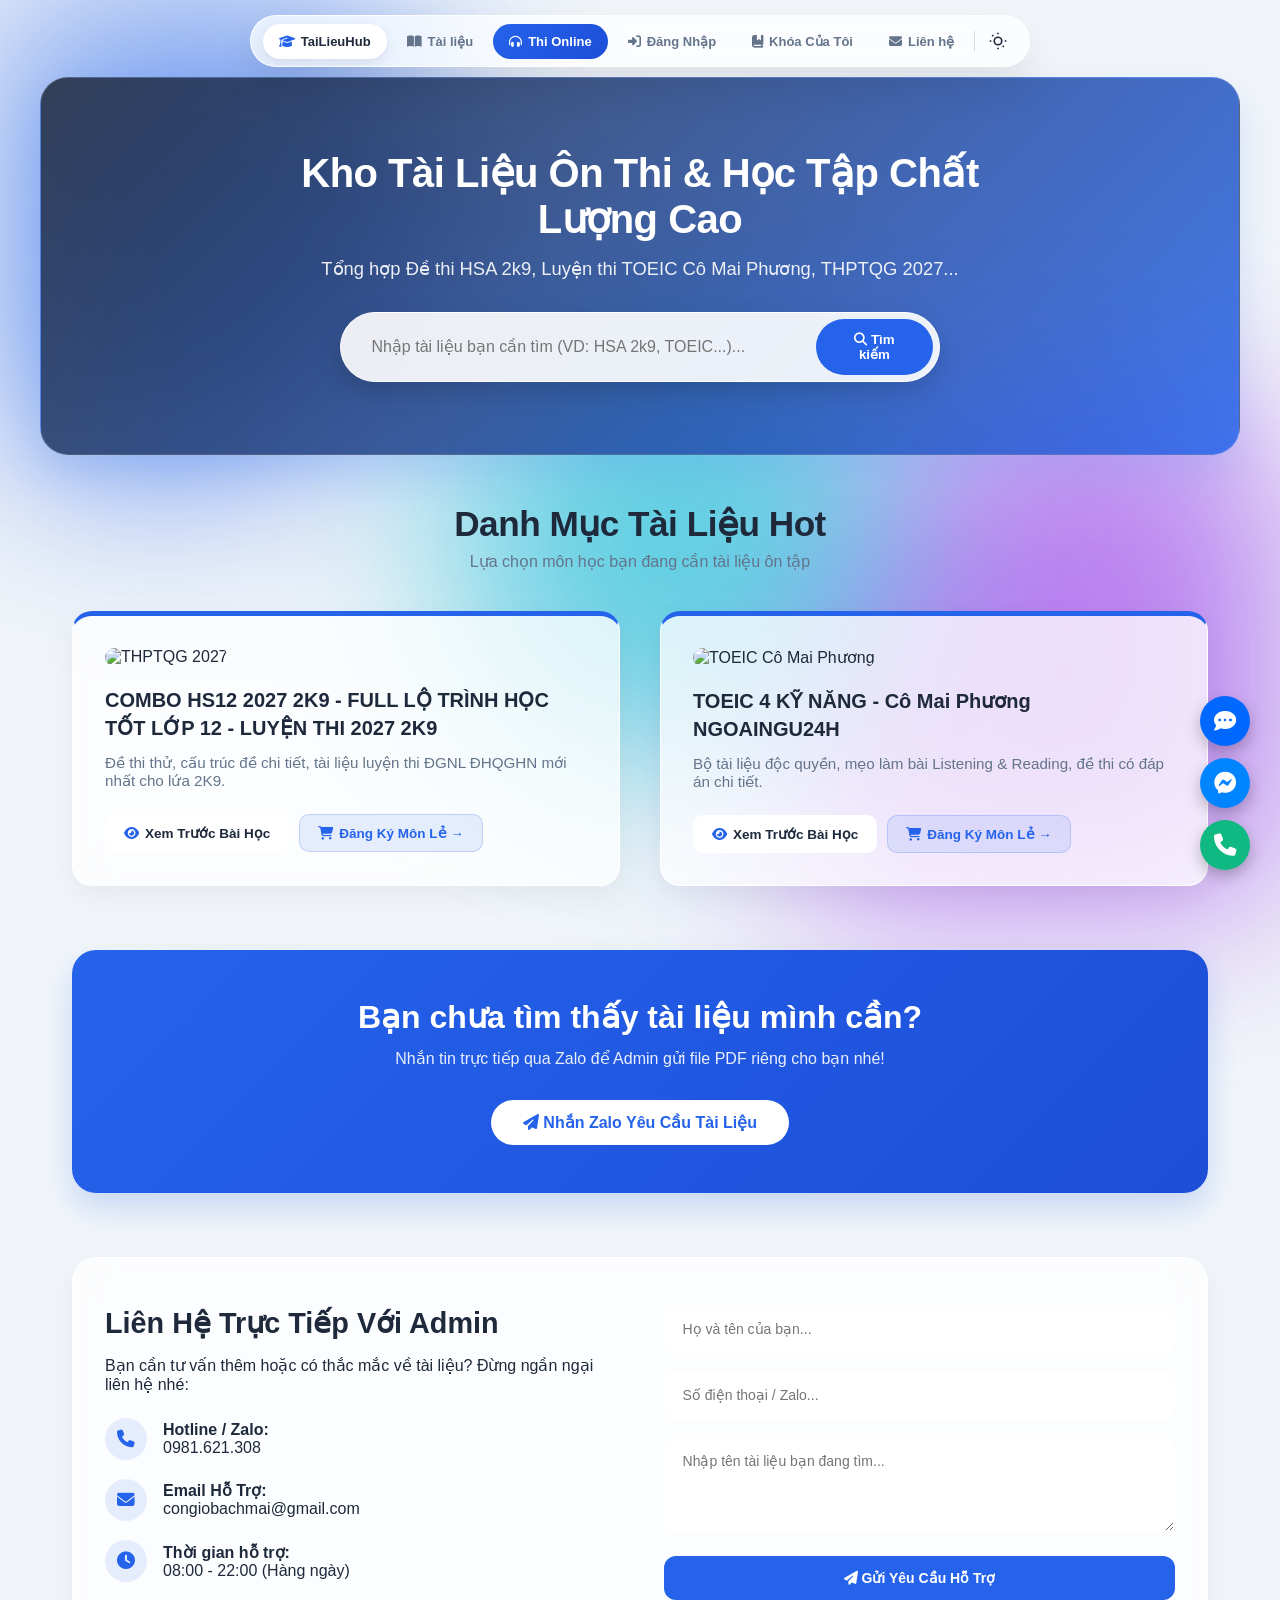
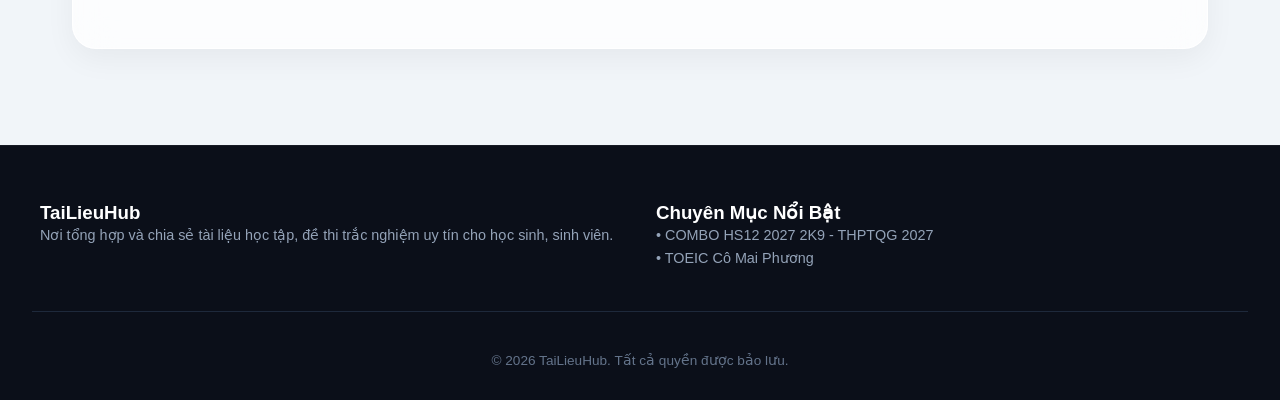
==== commit d66cfd76: "Add files via upload" ====
--- a/index.html
+++ b/index.html
@@ -1,468 +1,468 @@
-<!DOCTYPE html>
-<html lang="vi" data-theme="light">
-<head>
-    <meta charset="UTF-8">
-    <meta name="viewport" content="width=device-width, initial-scale=1.0">
-    <title>TaiLieuHub - Kho Tài Liệu Học Tập & Ôn Thi Hàng Đầu</title>
-    <link rel="stylesheet" href="https://cdnjs.cloudflare.com/ajax/libs/font-awesome/6.4.0/css/all.min.css">
-    <link rel="stylesheet" href="style.css">
-</head>
-<body>
-
-    <!-- Nền Đốm Sáng Động (Mesh Blobs) -->
-    <div class="bg-mesh">
-        <div class="blob blob-1"></div>
-        <div class="blob blob-2"></div>
-        <div class="blob blob-3"></div>
-    </div>
-
-    <!-- Thanh Apple Liquid Navigation Bar -->
-    <header>
-        <nav class="liquid-nav" id="nav">
-            <div class="liquid-glare-container">
-                <div class="liquid-glare" id="glare"></div>
-            </div>
-
-            <div class="nav-items">
-                <div class="active-pill" id="active-pill"></div>
-                
-                <a href="#" class="nav-btn active">
-                    <i class="fa-solid fa-graduation-cap" style="color:var(--primary);"></i>
-                    <span>TaiLieuHub</span>
-                </a>
-
-                <a href="#categories" class="nav-btn">
-                    <i class="fa-solid fa-book-open"></i>
-                    <span>Tài liệu</span>
-                </a>
-
-                <!-- 🚀 NÚT CHUYỂN SANG TRANG THI ONLINE -->
-                <a href="https://congiobachmai-prog.github.io/BaiThiOnline_GitHub/index.html" class="nav-btn" style="background: linear-gradient(135deg, #2563eb, #1d4ed8); color: white !important;">
-                    <i class="fa-solid fa-headphones-simple"></i>
-                    <span>Thi Online</span>
-                </a>
-
-                <button class="nav-btn" onclick="openAuthModal('login')" id="auth-group-btn">
-                    <i class="fa-solid fa-right-to-bracket"></i>
-                    <span id="authButtonText">Đăng Nhập</span>
-                </button>
-
-                <a href="#myCoursesArea" class="nav-btn" onclick="scrollToMyCourses(event)">
-                    <i class="fa-solid fa-book-bookmark"></i>
-                    <span>Khóa Của Tôi</span>
-                </a>
-
-                <a href="#contact" class="nav-btn">
-                    <i class="fa-solid fa-envelope"></i>
-                    <span>Liên hệ</span>
-                </a>
-            </div>
-
-            <div class="divider"></div>
-
-            <!-- Nút Bật/Tắt Dark Mode -->
-            <button class="theme-btn" id="theme-btn" aria-label="Dark Mode Toggle">
-                <div class="theme-icon-wrapper">
-                    <svg class="sun" width="18" height="18" viewBox="0 0 24 24" fill="none" stroke="currentColor">
-                        <circle cx="12" cy="12" r="5"></circle>
-                        <line x1="12" y1="1" x2="12" y2="3"></line><line x1="12" y1="21" x2="12" y2="23"></line>
-                        <line x1="4.22" y1="4.22" x2="5.64" y2="5.64"></line><line x1="18.36" y1="18.36" x2="19.78" y2="19.78"></line>
-                        <line x1="1" y1="12" x2="3" y2="12"></line><line x1="21" y1="12" x2="23" y2="12"></line>
-                    </svg>
-                    <svg class="moon" width="18" height="18" viewBox="0 0 24 24" fill="none" stroke="currentColor">
-                        <path d="M21 12.79A9 9 0 1 1 11.21 3 7 7 0 0 0 21 12.79z"></path>
-                    </svg>
-                </div>
-            </button>
-        </nav>
-    </header>
-
-    <!-- Hero Banner Kính Mờ -->
-    <section class="hero">
-        <div class="hero-content">
-            <h1>Kho Tài Liệu Ôn Thi & Học Tập Chất Lượng Cao</h1>
-            <p>Tổng hợp Đề thi HSA 2k9, Luyện thi TOEIC Cô Mai Phương, THPTQG 2027...</p>
-            <div class="search-box">
-                <input type="text" placeholder="Nhập tài liệu bạn cần tìm (VD: HSA 2k9, TOEIC...)...">
-                <button><i class="fa-solid fa-magnifying-glass"></i> Tìm kiếm</button>
-            </div>
-        </div>
-    </section>
-
-    <main class="container">
-
-        <!-- Khu vực Khóa Học Đã Đăng Ký -->
-        <div class="my-courses-box" id="myCoursesArea">
-            <div class="my-courses-header">
-                <span><i class="fa-solid fa-graduation-cap" style="color:var(--primary);"></i> Khóa Học / Môn Học Đã Đăng Ký Của Tôi</span>
-                <span id="userEmailNotice" style="font-size:13px; color:var(--primary); font-weight:bold;"></span>
-            </div>
-            <div class="my-courses-grid" id="myCoursesList"></div>
-        </div>
-
-        <div class="section-title" id="categories">
-            <h2>Danh Mục Tài Liệu Hot</h2>
-            <p>Lựa chọn môn học bạn đang cần tài liệu ôn tập</p>
-        </div>
-
-        <!-- Danh mục card khóa học -->
-        <div class="categories-grid">
-            <div class="category-card">
-                <img src="https://lh3.googleusercontent.com/d/1KqvMwM8CBjDrPH6rn-LQzPcONMUoHnYE" alt="THPTQG 2027" class="card-banner">
-                <h3>COMBO HS12 2027 2K9 - FULL LỘ TRÌNH HỌC TỐT LỚP 12 - LUYỆN THI 2027 2K9</h3>
-                <p>Đề thi thử, cấu trúc đề chi tiết, tài liệu luyện thi ĐGNL ĐHQGHN mới nhất cho lứa 2K9.</p>
-                <div style="display:flex; gap:10px; flex-wrap:wrap; margin-top:15px;">
-                    <a href="./courses/thptqg-2027/index.html" class="btn-card" style="background:var(--pill-bg); color:var(--text-main); border:1px solid var(--glass-border);">
-                        <i class="fa-solid fa-eye" style="color:var(--primary);"></i> Xem Trước Bài Học
-                    </a>
-                    <a href="./courses/thptqg-2027/checkout.html" class="btn-card btn-buy">
-                        <i class="fa-solid fa-cart-shopping"></i> Đăng Ký Môn Lẻ &rarr;
-                    </a>
-                </div>
-            </div>
-
-            <div class="category-card">
-                <img src="https://lh3.googleusercontent.com/d/1EP-FdH8jJtkz949jTZ83RiN0NqyTvMJe" alt="TOEIC Cô Mai Phương" class="card-banner">
-                <h3>TOEIC 4 KỸ NĂNG - Cô Mai Phương NGOAINGU24H</h3>
-                <p>Bộ tài liệu độc quyền, mẹo làm bài Listening & Reading, đề thi có đáp án chi tiết.</p>
-                <div style="display:flex; gap:10px; flex-wrap:wrap; margin-top:15px;">
-                    <a href="./courses/toeic-mai-phuong/index.html" class="btn-card" style="background:var(--pill-bg); color:var(--text-main); border:1px solid var(--glass-border);">
-                        <i class="fa-solid fa-eye" style="color:var(--primary);"></i> Xem Trước Bài Học
-                    </a>
-                    <a href="./courses/toeic-mai-phuong/checkout.html" class="btn-card btn-buy">
-                        <i class="fa-solid fa-cart-shopping"></i> Đăng Ký Môn Lẻ &rarr;
-                    </a>
-                </div>
-            </div>
-        </div>
-
-        <div class="request-banner">
-            <h2>Bạn chưa tìm thấy tài liệu mình cần?</h2>
-            <p style="margin: 0.8rem 0 1rem 0; opacity: 0.9;">Nhắn tin trực tiếp qua Zalo để Admin gửi file PDF riêng cho bạn nhé!</p>
-            <a href="https://zalo.me/0385604632" target="_blank">
-                <i class="fa-solid fa-paper-plane"></i> Nhắn Zalo Yêu Cầu Tài Liệu
-            </a>
-        </div>
-
-        <section class="contact-section" id="contact">
-            <div class="contact-info">
-                <h2>Liên Hệ Trực Tiếp Với Admin</h2>
-                <p>Bạn cần tư vấn thêm hoặc có thắc mắc về tài liệu? Đừng ngần ngại liên hệ nhé:</p>
-                <div class="contact-details">
-                    <div class="contact-item"><i class="fa-solid fa-phone"></i><div><strong>Hotline / Zalo:</strong><p>0981.621.308</p></div></div>
-                    <div class="contact-item"><i class="fa-solid fa-envelope"></i><div><strong>Email Hỗ Trợ:</strong><p>congiobachmai@gmail.com</p></div></div>
-                    <div class="contact-item"><i class="fa-solid fa-clock"></i><div><strong>Thời gian hỗ trợ:</strong><p>08:00 - 22:00 (Hàng ngày)</p></div></div>
-                </div>
-            </div>
-
-            <form class="contact-form" onsubmit="event.preventDefault(); alert('Cảm ơn bạn! Yêu cầu hỗ trợ đã được gửi thành công đến Admin.');">
-                <div class="form-group"><input type="text" placeholder="Họ và tên của bạn..." required></div>
-                <div class="form-group"><input type="text" placeholder="Số điện thoại / Zalo..." required></div>
-                <div class="form-group"><textarea rows="4" placeholder="Nhập tên tài liệu bạn đang tìm..." required></textarea></div>
-                <button type="submit" class="form-btn"><i class="fa-solid fa-paper-plane"></i> Gửi Yêu Cầu Hỗ Trợ</button>
-            </form>
-        </section>
-    </main>
-
-    <div class="floating-widgets">
-        <a href="https://zalo.me/0981621308" target="_blank" class="widget-btn widget-zalo"><i class="fa-solid fa-comment-dots"></i></a>
-        <a href="https://m.me/yourpage" target="_blank" class="widget-btn widget-messenger"><i class="fa-brands fa-facebook-messenger"></i></a>
-        <a href="tel:0981621308" class="widget-btn widget-phone"><i class="fa-solid fa-phone"></i></a>
-    </div>
-
-    <!-- Modal Đăng Nhập / Đăng Ký -->
-    <div class="modal-overlay" id="authModal">
-        <div class="modal-box">
-            <button class="close-modal-btn" onclick="closeAuthModal()">&times;</button>
-            <h2 id="modalTitle">Đăng Nhập Tài Khoản</h2>
-            
-            <form id="authForm" onsubmit="handleAuthSubmit(event)">
-                <input type="email" id="authEmail" placeholder="Nhập địa chỉ Gmail..." required>
-                <input type="password" id="authPassword" placeholder="Nhập Mật khẩu..." required>
-                <button type="submit" class="btn-submit-auth" id="btnAuthSubmit">Đăng Nhập</button>
-            </form>
-
-            <p id="authMsg" style="text-align:center; font-size:13px; margin-top:10px; font-weight:bold;"></p>
-
-            <div class="auth-toggle-link" id="authToggleArea">
-                Chưa có tài khoản? <a href="javascript:void(0)" onclick="switchAuthMode('register')">Đăng ký ngay</a>
-            </div>
-        </div>
-    </div>
-
-    <footer>
-        <div class="footer-content">
-            <div class="footer-col">
-                <h3>TaiLieuHub</h3>
-                <p>Nơi tổng hợp và chia sẻ tài liệu học tập, đề thi trắc nghiệm uy tín cho học sinh, sinh viên.</p>
-            </div>
-            <div class="footer-col">
-                <h3>Chuyên Mục Nổi Bật</h3>
-                <p>• COMBO HS12 2027 2K9 - THPTQG 2027</p>
-                <p>• TOEIC Cô Mai Phương</p>
-            </div>
-        </div>
-        <div class="copyright">&copy; 2026 TaiLieuHub. Tất cả quyền được bảo lưu.</div>
-    </footer>
-
-    <script>
-        const SECRET_KEY = "TLH_SECURE_2026_@KEY";
-
-        function setSecureCourses(coursesArray) {
-            try {
-                let jsonStr = JSON.stringify(coursesArray);
-                let encoded = btoa(encodeURIComponent(jsonStr + "|" + SECRET_KEY));
-                localStorage.setItem("allowedCourses", encoded);
-            } catch(e) {}
-        }
-
-        function getSecureCourses() {
-            let raw = localStorage.getItem("allowedCourses");
-            if (!raw) return [];
-            try {
-                let decoded = decodeURIComponent(atob(raw));
-                let parts = decoded.split("|");
-                if (parts.length === 2 && parts[1] === SECRET_KEY) {
-                    let courses = JSON.parse(parts[0]);
-                    return courses.map(c => String(c).toLowerCase().trim());
-                }
-            } catch(e) { return []; }
-            return [];
-        }
-
-        const SCRIPT_URL = "https://script.google.com/macros/s/AKfycbzgzMKRRr5WCAmFKzUeIJCfAWdjryLkToD9htOcrH0OuJon_R1-IZSjF1NAhW6bDGqIHg/exec";
-
-        const COURSE_MAP = {
-            'all': { name: '👑 V-VIP ALL ACCESS (Tất Cả Khóa Học)', url: './courses/thptqg-2027/index.html' },
-            'thptqg-all': { name: '👑 Gói Trọn Bộ Cả Khóa THPTQG 2027', url: './courses/thptqg-2027/index.html' },
-            'toeic-all': { name: '📚 Full Combo TOEIC Cô Mai Phương', url: './courses/toeic-mai-phuong/index.html' },
-            'toeic-4-ky-nang': { name: '📚 Full Combo TOEIC Cô Mai Phương', url: './courses/toeic-mai-phuong/index.html' },
-            'toan-thay-chi': { name: 'Toán - Thầy Nguyễn Quốc Chí', url: './courses/thptqg-2027/detail.html?course=toan-thay-chi' },
-            'toan-thay-do-van-duc': { name: 'Toán - Thầy Đỗ Văn Đức', url: './courses/thptqg-2027/detail.html?course=toan-thay-do-van-duc' },
-            'toan-co-ngoc-huyen-lb': { name: 'Toán - Cô Ngọc Huyền LB', url: './courses/thptqg-2027/detail.html?course=toan-co-ngoc-huyen-lb' },
-            'toan-thay-nguyen-dang-ai': { name: 'Toán - Thầy Nguyễn Đăng Ái', url: './courses/thptqg-2027/detail.html?course=toan-thay-nguyen-dang-ai' },
-            'van-co-suong-mai': { name: 'Ngữ Văn - Cô Sương Mai QANDA', url: './courses/thptqg-2027/detail.html?course=van-co-suong-mai' },
-            'van-co-tran-thuy-duong': { name: 'Ngữ Văn - Cô Trần Thùy Dương', url: './courses/thptqg-2027/detail.html?course=van-co-tran-thuy-duong' },
-            'van-thay-pham-minh-nhat': { name: 'Ngữ Văn - Thầy Phạm Minh Nhật', url: './courses/thptqg-2027/detail.html?course=van-thay-pham-minh-nhat' },
-            'anh-co-vu-mai-phuong': { name: 'Tiếng Anh - Cô Vũ Mai Phương NGOAINGU24H', url: './courses/thptqg-2027/detail.html?course=anh-co-vu-mai-phuong' },
-            'ly-thay-vu-ngoc-anh': { name: 'Vật Lý - Thầy Vũ Ngọc Anh MAPSTUDY', url: './courses/thptqg-2027/detail.html?course=ly-thay-vu-ngoc-anh' },
-            'ly-thay-do-ngoc-ha': { name: 'Vật Lý - Thầy Đỗ Ngọc Hà', url: './courses/thptqg-2027/detail.html?course=ly-thay-do-ngoc-ha' },
-            'ly-thay-chu-van-bien': { name: 'Vật Lý - Thầy Chu Văn Biên', url: './courses/thptqg-2027/detail.html?course=ly-thay-chu-van-bien' },
-            'ly-thay-le-tung-ung': { name: 'Vật Lý - Thầy Lê Tùng Ứng', url: './courses/thptqg-2027/detail.html?course=ly-thay-le-tung-ung' },
-            'ly-thay-nguyen-dang-ai': { name: 'Vật Lý - Thầy Nguyễn Đăng Ái', url: './courses/thptqg-2027/detail.html?course=ly-thay-nguyen-dang-ai' },
-            'ly-thay-vu-hoang-quan': { name: 'Vật Lý - Thầy Vũ Hoàng Quân', url: './courses/thptqg-2027/detail.html?course=ly-thay-vu-hoang-quan' },
-            'hoa-thay-nguyen-anh-phong': { name: 'Hóa Học - Thầy Nguyễn Anh Phong NAP', url: './courses/thptqg-2027/detail.html?course=hoa-thay-nguyen-anh-phong' },
-            'hoa-thay-pham-van-trong': { name: 'Hóa Học - Thầy Phạm Văn Trọng', url: './courses/thptqg-2027/detail.html?course=hoa-thay-pham-van-trong' },
-            'sinh-co-tra-my': { name: 'Sinh Học - Cô Trà My QANDA', url: './courses/thptqg-2027/detail.html?course=sinh-co-tra-my' },
-            'sinh-thay-phan-khac-nghe': { name: 'Sinh Học - Thầy Phan Khắc Nghệ MOOP', url: './courses/thptqg-2027/detail.html?course=sinh-thay-phan-khac-nghe' },
-            'sinh-thay-truong-cong-kien': { name: 'Sinh Học - Thầy Trương Công Kiên', url: './courses/thptqg-2027/detail.html?course=sinh-thay-truong-cong-kien' },
-            'su-co-ngo-thi-lan-huong': { name: 'Lịch Sử - Cô Ngô Thị Lan Hương ATSCHOOL', url: './courses/thptqg-2027/detail.html?course=su-co-ngo-thi-lan-huong' },
-            'su-co-nguyen-huong-sen': { name: 'Lịch Sử - Cô Nguyễn Hương Sen SANGSANG', url: './courses/thptqg-2027/detail.html?course=su-co-nguyen-huong-sen' },
-            'hsa-education': { name: 'ĐGNL HSA - Khóa Edu Luyện Thi ĐGNL', url: './courses/thptqg-2027/detail.html?course=hsa-education' },
-            'hsa-empire': { name: 'ĐGNL HSA - Khóa Empire 2K9 Luyện Thi', url: './courses/thptqg-2027/detail.html?course=hsa-empire' },
-            'hsa-mapstudy': { name: 'ĐGNL HSA - Khóa Mapstudy 2K9 Luyện Thi', url: './courses/thptqg-2027/detail.html?course=hsa-mapstudy' },
-            'hsa-qda-hocmai': { name: 'ĐGNL HSA - Khóa HSA QDA HOCMAI 2K9', url: './courses/thptqg-2027/detail.html?course=hsa-qda-hocmai' },
-            'vact-empire': { name: 'ĐGNL V-ACT - Khóa V-ACT Empire 2K9', url: './courses/thptqg-2027/detail.html?course=vact-empire' },
-            'vact-hocmai': { name: 'ĐGNL V-ACT - Khóa V-ACT HOCMAI 2K9', url: './courses/thptqg-2027/detail.html?course=vact-hocmai' },
-            'vact-mapstudy': { name: 'ĐGNL V-ACT - Khóa V-ACT MAPSTUDY 2K9', url: './courses/thptqg-2027/detail.html?course=vact-mapstudy' },
-            'tsa-bmc': { name: 'ĐGTD TSA - Khóa TSA BMC Tư Duy', url: './courses/thptqg-2027/detail.html?course=tsa-bmc' },
-            'tsa-hocmai': { name: 'ĐGTD TSA - Khóa TSA HOCMAI Tư Duy', url: './courses/thptqg-2027/detail.html?course=tsa-hocmai' },
-            '48ngay': { name: 'TOEIC: 48 Ngày Lấy Gốc Tiếng Anh', url: './courses/toeic-mai-phuong/detail.html?course=48NGAY' },
-            'nghedoc': { name: 'TOEIC: Nghe - Đọc (650-700+)', url: './courses/toeic-mai-phuong/detail.html?course=NGHEDOC' },
-            'xoamunguphap': { name: 'TOEIC: Xóa Mù Ngữ Pháp Tiếng Anh', url: './courses/toeic-mai-phuong/detail.html?course=XOAMUNGUPHAP' },
-            'xoamucaptoc': { name: 'TOEIC: Xóa Mù Tiếng Anh Cấp Tốc', url: './courses/toeic-mai-phuong/detail.html?course=XOAMUCAPTOC' },
-            'writing': { name: 'TOEIC: Khóa Luyện Viết (Writing)', url: './courses/toeic-mai-phuong/detail.html?course=WRITING' },
-            'tongonnguphap': { name: 'TOEIC: Tổng Ôn Ngữ Pháp Cô Trang Anh', url: './courses/toeic-mai-phuong/detail.html?course=TONGONNGUPHAP' },
-            'tu-vung-sieu-toc': { name: 'TOEIC: Nhớ Từ Vựng Siêu Tốc', url: './courses/toeic-mai-phuong/detail.html?course=TU-VUNG-SIEU-TOC' },
-            'giaotiep': { name: 'TOEIC: Tiếng Anh Giao Tiếp Theo Chủ Đề', url: './courses/toeic-mai-phuong/detail.html?course=GIAOTIEP' },
-            'chuyennganh': { name: 'TOEIC: Tiếng Anh Trong Các Chuyên Ngành', url: './courses/toeic-mai-phuong/detail.html?course=CHUYENNGANH' },
-            'phatam': { name: 'TOEIC: Luyện Phát Âm Thầy Joe Hall', url: './courses/toeic-mai-phuong/detail.html?course=PHATAM' }
-        };
-
-        let currentAuthMode = 'login';
-
-        function checkUserAuthStatus() {
-            let userEmail = localStorage.getItem("userEmail");
-            let myCoursesArea = document.getElementById("myCoursesArea");
-            let myCoursesList = document.getElementById("myCoursesList");
-            let authButtonText = document.getElementById("authButtonText");
-
-            if (userEmail) {
-                authButtonText.innerText = userEmail.split('@')[0];
-                document.getElementById("auth-group-btn").onclick = function() {
-                    if(confirm("Bạn có muốn Đăng Xuất tài khoản không?")) { logout(); }
-                };
-                
-                document.getElementById("userEmailNotice").innerText = `Tài khoản: ${userEmail}`;
-                myCoursesArea.style.display = 'block';
-
-                let allowedCourses = getSecureCourses();
-
-                if (allowedCourses.length === 0) {
-                    myCoursesList.innerHTML = `<p style="font-size:13px; color:var(--text-muted); grid-column:1/-1;">Bạn chưa kích hoạt môn học nào. Hãy chọn môn bên dưới để đăng ký nhé!</p>`;
-                } else {
-                    let cardsHTML = '';
-                    allowedCourses.forEach(code => {
-                        let courseInfo = COURSE_MAP[code.toLowerCase()] || { name: `Môn học: ${code.toUpperCase()}`, url: `./courses/thptqg-2027/detail.html?course=${code}` };
-                        cardsHTML += `
-                            <div class="my-course-card">
-                                <div class="my-course-title"><i class="fa-solid fa-book" style="color:var(--primary); margin-right:6px;"></i> ${courseInfo.name}</div>
-                                <a href="${courseInfo.url}" class="btn-direct-study"><i class="fa-solid fa-circle-play"></i> VÀO HỌC NGAY</a>
-                            </div>
-                        `;
-                    });
-                    myCoursesList.innerHTML = cardsHTML;
-                }
-            } else {
-                authButtonText.innerText = "Đăng Nhập";
-                document.getElementById("auth-group-btn").onclick = function() { openAuthModal('login'); };
-                myCoursesArea.style.display = 'none';
-            }
-        }
-
-        function scrollToMyCourses(e) {
-            e.preventDefault();
-            let userEmail = localStorage.getItem("userEmail");
-            if (!userEmail) {
-                alert("Vui lòng Đăng Nhập tài khoản để xem các khóa học đã mua!");
-                openAuthModal('login');
-            } else {
-                let el = document.getElementById("myCoursesArea");
-                if (el) el.scrollIntoView({ behavior: 'smooth' });
-            }
-        }
-
-        function openAuthModal(mode) {
-            switchAuthMode(mode);
-            document.getElementById("authModal").style.display = 'flex';
-        }
-        function closeAuthModal() {
-            document.getElementById("authModal").style.display = 'none';
-            document.getElementById("authMsg").innerText = '';
-        }
-
-        function switchAuthMode(mode) {
-            currentAuthMode = mode;
-            document.getElementById("authMsg").innerText = '';
-            if (mode === 'login') {
-                document.getElementById("modalTitle").innerText = "Đăng Nhập Tài Khoản";
-                document.getElementById("btnAuthSubmit").innerText = "Đăng Nhập";
-                document.getElementById("authToggleArea").innerHTML = `Chưa có tài khoản? <a href="javascript:void(0)" onclick="switchAuthMode('register')">Đăng ký ngay</a>`;
-            } else {
-                document.getElementById("modalTitle").innerText = "Tạo Tài Khoản Mới";
-                document.getElementById("btnAuthSubmit").innerText = "Đăng Ký";
-                document.getElementById("authToggleArea").innerHTML = `Đã có tài khoản? <a href="javascript:void(0)" onclick="switchAuthMode('login')">Đăng nhập</a>`;
-            }
-        }
-
-        function handleAuthSubmit(e) {
-            e.preventDefault();
-            let email = document.getElementById("authEmail").value.trim().toLowerCase();
-            let password = document.getElementById("authPassword").value.trim();
-            let msg = document.getElementById("authMsg");
-
-            msg.style.color = "var(--primary)";
-            msg.innerText = "Đang kiểm tra...";
-
-            const callbackName = 'handleAuth_' + Date.now();
-
-            window[callbackName] = function(result) {
-                document.getElementById(callbackName)?.remove();
-                delete window[callbackName];
-
-                if (result.status === "success") {
-                    msg.style.color = "#16a34a";
-                    msg.innerText = result.message || "Thành công!";
-
-                    if (currentAuthMode === 'login') {
-                        localStorage.setItem("userEmail", result.email);
-                        setSecureCourses(result.allowedCourses);
-                        setTimeout(() => {
-                            closeAuthModal();
-                            checkUserAuthStatus();
-                        }, 800);
-                    } else {
-                        alert("Tạo tài khoản thành công! Bạn có thể Đăng Nhập ngay bây giờ.");
-                        switchAuthMode('login');
-                    }
-                } else {
-                    msg.style.color = "#dc2626";
-                    msg.innerText = result.message || "Email hoặc Mật khẩu chưa đúng!";
-                }
-            };
-
-            const script = document.createElement('script');
-            script.id = callbackName;
-            script.src = `${SCRIPT_URL}?action=${currentAuthMode}&email=${encodeURIComponent(email)}&password=${encodeURIComponent(password)}&callback=${callbackName}`;
-            document.body.appendChild(script);
-        }
-
-        function logout() {
-            localStorage.removeItem("userEmail");
-            localStorage.removeItem("allowedCourses");
-            alert("Đã đăng xuất tài khoản!");
-            checkUserAuthStatus();
-        }
-
-        document.addEventListener("DOMContentLoaded", () => {
-            checkUserAuthStatus();
-
-            const navButtons = document.querySelectorAll(".nav-btn");
-            const activePill = document.getElementById("active-pill");
-            const themeBtn = document.getElementById("theme-btn");
-            const nav = document.getElementById("nav");
-            const glare = document.getElementById("glare");
-
-            function updatePill(btn, smooth = true) {
-                if (!btn || !activePill) return;
-                activePill.style.transition = smooth
-                    ? "transform .5s cubic-bezier(.34,1.2,.64,1), width .5s cubic-bezier(.34,1.2,.64,1)"
-                    : "none";
-                activePill.style.width = `${btn.offsetWidth}px`;
-                activePill.style.transform = `translateX(${btn.offsetLeft}px)`;
-            }
-
-            const initialActive = document.querySelector(".nav-btn.active");
-            if (initialActive) {
-                setTimeout(() => {
-                    updatePill(initialActive, false);
-                    void activePill.offsetWidth;
-                }, 50);
-            }
-
-            navButtons.forEach(btn => {
-                btn.addEventListener("click", () => {
-                    navButtons.forEach(b => b.classList.remove("active"));
-                    btn.classList.add("active");
-                    updatePill(btn);
-                });
-            });
-
-            if (themeBtn) {
-                themeBtn.addEventListener("click", () => {
-                    const root = document.documentElement;
-                    const isDark = root.getAttribute("data-theme") === "dark";
-                    root.setAttribute("data-theme", isDark ? "light" : "dark");
-                    setTimeout(() => {
-                        const active = document.querySelector(".nav-btn.active");
-                        if (active) updatePill(active);
-                    }, 100);
-                });
-            }
-
-            if (nav && glare) {
-                nav.addEventListener("mousemove", e => {
-                    const rect = nav.getBoundingClientRect();
-                    glare.style.setProperty("--x", `${e.clientX - rect.left}px`);
-                    glare.style.setProperty("--y", `${e.clientY - rect.top}px`);
-                });
-            }
-
-            const urlParams = new URLSearchParams(window.location.search);
-            if (urlParams.get('action') === 'login' && !localStorage.getItem("userEmail")) {
-                openAuthModal('login');
-            }
-        });
-    </script>
-</body>
+<!DOCTYPE html>
+<html lang="vi" data-theme="light">
+<head>
+    <meta charset="UTF-8">
+    <meta name="viewport" content="width=device-width, initial-scale=1.0">
+    <title>TaiLieuHub - Kho Tài Liệu Học Tập & Ôn Thi Hàng Đầu</title>
+    <link rel="stylesheet" href="https://cdnjs.cloudflare.com/ajax/libs/font-awesome/6.4.0/css/all.min.css">
+    <link rel="stylesheet" href="style.css">
+</head>
+<body>
+
+    <!-- Nền Đốm Sáng Động (Mesh Blobs) -->
+    <div class="bg-mesh">
+        <div class="blob blob-1"></div>
+        <div class="blob blob-2"></div>
+        <div class="blob blob-3"></div>
+    </div>
+
+    <!-- Thanh Apple Liquid Navigation Bar -->
+    <header>
+        <nav class="liquid-nav" id="nav">
+            <div class="liquid-glare-container">
+                <div class="liquid-glare" id="glare"></div>
+            </div>
+
+            <div class="nav-items">
+                <div class="active-pill" id="active-pill"></div>
+                
+                <a href="#" class="nav-btn active">
+                    <i class="fa-solid fa-graduation-cap" style="color:var(--primary);"></i>
+                    <span>TaiLieuHub</span>
+                </a>
+
+                <a href="#categories" class="nav-btn">
+                    <i class="fa-solid fa-book-open"></i>
+                    <span>Tài liệu</span>
+                </a>
+
+                <!-- 🚀 NÚT CHUYỂN SANG TRANG THI ONLINE -->
+                <a href="https://congiobachmai-prog.github.io/BaiThiOnline_GitHub/index.html" class="nav-btn" style="background: linear-gradient(135deg, #2563eb, #1d4ed8); color: white !important;">
+                    <i class="fa-solid fa-headphones-simple"></i>
+                    <span>Thi Online</span>
+                </a>
+
+                <button class="nav-btn" onclick="openAuthModal('login')" id="auth-group-btn">
+                    <i class="fa-solid fa-right-to-bracket"></i>
+                    <span id="authButtonText">Đăng Nhập</span>
+                </button>
+
+                <a href="#myCoursesArea" class="nav-btn" onclick="scrollToMyCourses(event)">
+                    <i class="fa-solid fa-book-bookmark"></i>
+                    <span>Khóa Của Tôi</span>
+                </a>
+
+                <a href="#contact" class="nav-btn">
+                    <i class="fa-solid fa-envelope"></i>
+                    <span>Liên hệ</span>
+                </a>
+            </div>
+
+            <div class="divider"></div>
+
+            <!-- Nút Bật/Tắt Dark Mode -->
+            <button class="theme-btn" id="theme-btn" aria-label="Dark Mode Toggle">
+                <div class="theme-icon-wrapper">
+                    <svg class="sun" width="18" height="18" viewBox="0 0 24 24" fill="none" stroke="currentColor">
+                        <circle cx="12" cy="12" r="5"></circle>
+                        <line x1="12" y1="1" x2="12" y2="3"></line><line x1="12" y1="21" x2="12" y2="23"></line>
+                        <line x1="4.22" y1="4.22" x2="5.64" y2="5.64"></line><line x1="18.36" y1="18.36" x2="19.78" y2="19.78"></line>
+                        <line x1="1" y1="12" x2="3" y2="12"></line><line x1="21" y1="12" x2="23" y2="12"></line>
+                    </svg>
+                    <svg class="moon" width="18" height="18" viewBox="0 0 24 24" fill="none" stroke="currentColor">
+                        <path d="M21 12.79A9 9 0 1 1 11.21 3 7 7 0 0 0 21 12.79z"></path>
+                    </svg>
+                </div>
+            </button>
+        </nav>
+    </header>
+
+    <!-- Hero Banner Kính Mờ -->
+    <section class="hero">
+        <div class="hero-content">
+            <h1>Kho Tài Liệu Ôn Thi & Học Tập Chất Lượng Cao</h1>
+            <p>Tổng hợp Đề thi HSA 2k9, Luyện thi TOEIC Cô Mai Phương, THPTQG 2027...</p>
+            <div class="search-box">
+                <input type="text" placeholder="Nhập tài liệu bạn cần tìm (VD: HSA 2k9, TOEIC...)...">
+                <button><i class="fa-solid fa-magnifying-glass"></i> Tìm kiếm</button>
+            </div>
+        </div>
+    </section>
+
+    <main class="container">
+
+        <!-- Khu vực Khóa Học Đã Đăng Ký -->
+        <div class="my-courses-box" id="myCoursesArea">
+            <div class="my-courses-header">
+                <span><i class="fa-solid fa-graduation-cap" style="color:var(--primary);"></i> Khóa Học / Môn Học Đã Đăng Ký Của Tôi</span>
+                <span id="userEmailNotice" style="font-size:13px; color:var(--primary); font-weight:bold;"></span>
+            </div>
+            <div class="my-courses-grid" id="myCoursesList"></div>
+        </div>
+
+        <div class="section-title" id="categories">
+            <h2>Danh Mục Tài Liệu Hot</h2>
+            <p>Lựa chọn môn học bạn đang cần tài liệu ôn tập</p>
+        </div>
+
+        <!-- Danh mục card khóa học -->
+        <div class="categories-grid">
+            <div class="category-card">
+                <img src="https://lh3.googleusercontent.com/d/1KqvMwM8CBjDrPH6rn-LQzPcONMUoHnYE" alt="THPTQG 2027" class="card-banner">
+                <h3>COMBO HS12 2027 2K9 - FULL LỘ TRÌNH HỌC TỐT LỚP 12 - LUYỆN THI 2027 2K9</h3>
+                <p>Đề thi thử, cấu trúc đề chi tiết, tài liệu luyện thi ĐGNL ĐHQGHN mới nhất cho lứa 2K9.</p>
+                <div style="display:flex; gap:10px; flex-wrap:wrap; margin-top:15px;">
+                    <a href="./courses/thptqg-2027/index.html" class="btn-card" style="background:var(--pill-bg); color:var(--text-main); border:1px solid var(--glass-border);">
+                        <i class="fa-solid fa-eye" style="color:var(--primary);"></i> Xem Trước Bài Học
+                    </a>
+                    <a href="./courses/thptqg-2027/checkout.html" class="btn-card btn-buy">
+                        <i class="fa-solid fa-cart-shopping"></i> Đăng Ký Môn Lẻ &rarr;
+                    </a>
+                </div>
+            </div>
+
+            <div class="category-card">
+                <img src="https://lh3.googleusercontent.com/d/1EP-FdH8jJtkz949jTZ83RiN0NqyTvMJe" alt="TOEIC Cô Mai Phương" class="card-banner">
+                <h3>TOEIC 4 KỸ NĂNG - Cô Mai Phương NGOAINGU24H</h3>
+                <p>Bộ tài liệu độc quyền, mẹo làm bài Listening & Reading, đề thi có đáp án chi tiết.</p>
+                <div style="display:flex; gap:10px; flex-wrap:wrap; margin-top:15px;">
+                    <a href="./courses/toeic-mai-phuong/index.html" class="btn-card" style="background:var(--pill-bg); color:var(--text-main); border:1px solid var(--glass-border);">
+                        <i class="fa-solid fa-eye" style="color:var(--primary);"></i> Xem Trước Bài Học
+                    </a>
+                    <a href="./courses/toeic-mai-phuong/checkout.html" class="btn-card btn-buy">
+                        <i class="fa-solid fa-cart-shopping"></i> Đăng Ký Môn Lẻ &rarr;
+                    </a>
+                </div>
+            </div>
+        </div>
+
+        <div class="request-banner">
+            <h2>Bạn chưa tìm thấy tài liệu mình cần?</h2>
+            <p style="margin: 0.8rem 0 1rem 0; opacity: 0.9;">Nhắn tin trực tiếp qua Zalo để Admin gửi file PDF riêng cho bạn nhé!</p>
+            <a href="https://zalo.me/0385604632" target="_blank">
+                <i class="fa-solid fa-paper-plane"></i> Nhắn Zalo Yêu Cầu Tài Liệu
+            </a>
+        </div>
+
+        <section class="contact-section" id="contact">
+            <div class="contact-info">
+                <h2>Liên Hệ Trực Tiếp Với Admin</h2>
+                <p>Bạn cần tư vấn thêm hoặc có thắc mắc về tài liệu? Đừng ngần ngại liên hệ nhé:</p>
+                <div class="contact-details">
+                    <div class="contact-item"><i class="fa-solid fa-phone"></i><div><strong>Hotline / Zalo:</strong><p>0981.621.308</p></div></div>
+                    <div class="contact-item"><i class="fa-solid fa-envelope"></i><div><strong>Email Hỗ Trợ:</strong><p>congiobachmai@gmail.com</p></div></div>
+                    <div class="contact-item"><i class="fa-solid fa-clock"></i><div><strong>Thời gian hỗ trợ:</strong><p>08:00 - 22:00 (Hàng ngày)</p></div></div>
+                </div>
+            </div>
+
+            <form class="contact-form" onsubmit="event.preventDefault(); alert('Cảm ơn bạn! Yêu cầu hỗ trợ đã được gửi thành công đến Admin.');">
+                <div class="form-group"><input type="text" placeholder="Họ và tên của bạn..." required></div>
+                <div class="form-group"><input type="text" placeholder="Số điện thoại / Zalo..." required></div>
+                <div class="form-group"><textarea rows="4" placeholder="Nhập tên tài liệu bạn đang tìm..." required></textarea></div>
+                <button type="submit" class="form-btn"><i class="fa-solid fa-paper-plane"></i> Gửi Yêu Cầu Hỗ Trợ</button>
+            </form>
+        </section>
+    </main>
+
+    <div class="floating-widgets">
+        <a href="https://zalo.me/0981621308" target="_blank" class="widget-btn widget-zalo"><i class="fa-solid fa-comment-dots"></i></a>
+        <a href="https://m.me/yourpage" target="_blank" class="widget-btn widget-messenger"><i class="fa-brands fa-facebook-messenger"></i></a>
+        <a href="tel:0981621308" class="widget-btn widget-phone"><i class="fa-solid fa-phone"></i></a>
+    </div>
+
+    <!-- Modal Đăng Nhập / Đăng Ký -->
+    <div class="modal-overlay" id="authModal">
+        <div class="modal-box">
+            <button class="close-modal-btn" onclick="closeAuthModal()">&times;</button>
+            <h2 id="modalTitle">Đăng Nhập Tài Khoản</h2>
+            
+            <form id="authForm" onsubmit="handleAuthSubmit(event)">
+                <input type="email" id="authEmail" placeholder="Nhập địa chỉ Gmail..." required>
+                <input type="password" id="authPassword" placeholder="Nhập Mật khẩu..." required>
+                <button type="submit" class="btn-submit-auth" id="btnAuthSubmit">Đăng Nhập</button>
+            </form>
+
+            <p id="authMsg" style="text-align:center; font-size:13px; margin-top:10px; font-weight:bold;"></p>
+
+            <div class="auth-toggle-link" id="authToggleArea">
+                Chưa có tài khoản? <a href="javascript:void(0)" onclick="switchAuthMode('register')">Đăng ký ngay</a>
+            </div>
+        </div>
+    </div>
+
+    <footer>
+        <div class="footer-content">
+            <div class="footer-col">
+                <h3>TaiLieuHub</h3>
+                <p>Nơi tổng hợp và chia sẻ tài liệu học tập, đề thi trắc nghiệm uy tín cho học sinh, sinh viên.</p>
+            </div>
+            <div class="footer-col">
+                <h3>Chuyên Mục Nổi Bật</h3>
+                <p>• COMBO HS12 2027 2K9 - THPTQG 2027</p>
+                <p>• TOEIC Cô Mai Phương</p>
+            </div>
+        </div>
+        <div class="copyright">&copy; 2026 TaiLieuHub. Tất cả quyền được bảo lưu.</div>
+    </footer>
+
+    <script>
+        const SECRET_KEY = "TLH_SECURE_2026_@KEY";
+
+        function setSecureCourses(coursesArray) {
+            try {
+                let jsonStr = JSON.stringify(coursesArray);
+                let encoded = btoa(encodeURIComponent(jsonStr + "|" + SECRET_KEY));
+                localStorage.setItem("allowedCourses", encoded);
+            } catch(e) {}
+        }
+
+        function getSecureCourses() {
+            let raw = localStorage.getItem("allowedCourses");
+            if (!raw) return [];
+            try {
+                let decoded = decodeURIComponent(atob(raw));
+                let parts = decoded.split("|");
+                if (parts.length === 2 && parts[1] === SECRET_KEY) {
+                    let courses = JSON.parse(parts[0]);
+                    return courses.map(c => String(c).toLowerCase().trim());
+                }
+            } catch(e) { return []; }
+            return [];
+        }
+
+        const SCRIPT_URL = "https://script.google.com/macros/s/AKfycbzgzMKRRr5WCAmFKzUeIJCfAWdjryLkToD9htOcrH0OuJon_R1-IZSjF1NAhW6bDGqIHg/exec";
+
+        const COURSE_MAP = {
+            'all': { name: '👑 V-VIP ALL ACCESS (Tất Cả Khóa Học)', url: './courses/thptqg-2027/index.html' },
+            'thptqg-all': { name: '👑 Gói Trọn Bộ Cả Khóa THPTQG 2027', url: './courses/thptqg-2027/index.html' },
+            'toeic-all': { name: '📚 Full Combo TOEIC Cô Mai Phương', url: './courses/toeic-mai-phuong/index.html' },
+            'toeic-4-ky-nang': { name: '📚 Full Combo TOEIC Cô Mai Phương', url: './courses/toeic-mai-phuong/index.html' },
+            'toan-thay-chi': { name: 'Toán - Thầy Nguyễn Quốc Chí', url: './courses/thptqg-2027/detail.html?course=toan-thay-chi' },
+            'toan-thay-do-van-duc': { name: 'Toán - Thầy Đỗ Văn Đức', url: './courses/thptqg-2027/detail.html?course=toan-thay-do-van-duc' },
+            'toan-co-ngoc-huyen-lb': { name: 'Toán - Cô Ngọc Huyền LB', url: './courses/thptqg-2027/detail.html?course=toan-co-ngoc-huyen-lb' },
+            'toan-thay-nguyen-dang-ai': { name: 'Toán - Thầy Nguyễn Đăng Ái', url: './courses/thptqg-2027/detail.html?course=toan-thay-nguyen-dang-ai' },
+            'van-co-suong-mai': { name: 'Ngữ Văn - Cô Sương Mai QANDA', url: './courses/thptqg-2027/detail.html?course=van-co-suong-mai' },
+            'van-co-tran-thuy-duong': { name: 'Ngữ Văn - Cô Trần Thùy Dương', url: './courses/thptqg-2027/detail.html?course=van-co-tran-thuy-duong' },
+            'van-thay-pham-minh-nhat': { name: 'Ngữ Văn - Thầy Phạm Minh Nhật', url: './courses/thptqg-2027/detail.html?course=van-thay-pham-minh-nhat' },
+            'anh-co-vu-mai-phuong': { name: 'Tiếng Anh - Cô Vũ Mai Phương NGOAINGU24H', url: './courses/thptqg-2027/detail.html?course=anh-co-vu-mai-phuong' },
+            'ly-thay-vu-ngoc-anh': { name: 'Vật Lý - Thầy Vũ Ngọc Anh MAPSTUDY', url: './courses/thptqg-2027/detail.html?course=ly-thay-vu-ngoc-anh' },
+            'ly-thay-do-ngoc-ha': { name: 'Vật Lý - Thầy Đỗ Ngọc Hà', url: './courses/thptqg-2027/detail.html?course=ly-thay-do-ngoc-ha' },
+            'ly-thay-chu-van-bien': { name: 'Vật Lý - Thầy Chu Văn Biên', url: './courses/thptqg-2027/detail.html?course=ly-thay-chu-van-bien' },
+            'ly-thay-le-tung-ung': { name: 'Vật Lý - Thầy Lê Tùng Ứng', url: './courses/thptqg-2027/detail.html?course=ly-thay-le-tung-ung' },
+            'ly-thay-nguyen-dang-ai': { name: 'Vật Lý - Thầy Nguyễn Đăng Ái', url: './courses/thptqg-2027/detail.html?course=ly-thay-nguyen-dang-ai' },
+            'ly-thay-vu-hoang-quan': { name: 'Vật Lý - Thầy Vũ Hoàng Quân', url: './courses/thptqg-2027/detail.html?course=ly-thay-vu-hoang-quan' },
+            'hoa-thay-nguyen-anh-phong': { name: 'Hóa Học - Thầy Nguyễn Anh Phong NAP', url: './courses/thptqg-2027/detail.html?course=hoa-thay-nguyen-anh-phong' },
+            'hoa-thay-pham-van-trong': { name: 'Hóa Học - Thầy Phạm Văn Trọng', url: './courses/thptqg-2027/detail.html?course=hoa-thay-pham-van-trong' },
+            'sinh-co-tra-my': { name: 'Sinh Học - Cô Trà My QANDA', url: './courses/thptqg-2027/detail.html?course=sinh-co-tra-my' },
+            'sinh-thay-phan-khac-nghe': { name: 'Sinh Học - Thầy Phan Khắc Nghệ MOOP', url: './courses/thptqg-2027/detail.html?course=sinh-thay-phan-khac-nghe' },
+            'sinh-thay-truong-cong-kien': { name: 'Sinh Học - Thầy Trương Công Kiên', url: './courses/thptqg-2027/detail.html?course=sinh-thay-truong-cong-kien' },
+            'su-co-ngo-thi-lan-huong': { name: 'Lịch Sử - Cô Ngô Thị Lan Hương ATSCHOOL', url: './courses/thptqg-2027/detail.html?course=su-co-ngo-thi-lan-huong' },
+            'su-co-nguyen-huong-sen': { name: 'Lịch Sử - Cô Nguyễn Hương Sen SANGSANG', url: './courses/thptqg-2027/detail.html?course=su-co-nguyen-huong-sen' },
+            'hsa-education': { name: 'ĐGNL HSA - Khóa Edu Luyện Thi ĐGNL', url: './courses/thptqg-2027/detail.html?course=hsa-education' },
+            'hsa-empire': { name: 'ĐGNL HSA - Khóa Empire 2K9 Luyện Thi', url: './courses/thptqg-2027/detail.html?course=hsa-empire' },
+            'hsa-mapstudy': { name: 'ĐGNL HSA - Khóa Mapstudy 2K9 Luyện Thi', url: './courses/thptqg-2027/detail.html?course=hsa-mapstudy' },
+            'hsa-qda-hocmai': { name: 'ĐGNL HSA - Khóa HSA QDA HOCMAI 2K9', url: './courses/thptqg-2027/detail.html?course=hsa-qda-hocmai' },
+            'vact-empire': { name: 'ĐGNL V-ACT - Khóa V-ACT Empire 2K9', url: './courses/thptqg-2027/detail.html?course=vact-empire' },
+            'vact-hocmai': { name: 'ĐGNL V-ACT - Khóa V-ACT HOCMAI 2K9', url: './courses/thptqg-2027/detail.html?course=vact-hocmai' },
+            'vact-mapstudy': { name: 'ĐGNL V-ACT - Khóa V-ACT MAPSTUDY 2K9', url: './courses/thptqg-2027/detail.html?course=vact-mapstudy' },
+            'tsa-bmc': { name: 'ĐGTD TSA - Khóa TSA BMC Tư Duy', url: './courses/thptqg-2027/detail.html?course=tsa-bmc' },
+            'tsa-hocmai': { name: 'ĐGTD TSA - Khóa TSA HOCMAI Tư Duy', url: './courses/thptqg-2027/detail.html?course=tsa-hocmai' },
+            '48ngay': { name: 'TOEIC: 48 Ngày Lấy Gốc Tiếng Anh', url: './courses/toeic-mai-phuong/detail.html?course=48NGAY' },
+            'nghedoc': { name: 'TOEIC: Nghe - Đọc (650-700+)', url: './courses/toeic-mai-phuong/detail.html?course=NGHEDOC' },
+            'xoamunguphap': { name: 'TOEIC: Xóa Mù Ngữ Pháp Tiếng Anh', url: './courses/toeic-mai-phuong/detail.html?course=XOAMUNGUPHAP' },
+            'xoamucaptoc': { name: 'TOEIC: Xóa Mù Tiếng Anh Cấp Tốc', url: './courses/toeic-mai-phuong/detail.html?course=XOAMUCAPTOC' },
+            'writing': { name: 'TOEIC: Khóa Luyện Viết (Writing)', url: './courses/toeic-mai-phuong/detail.html?course=WRITING' },
+            'tongonnguphap': { name: 'TOEIC: Tổng Ôn Ngữ Pháp Cô Trang Anh', url: './courses/toeic-mai-phuong/detail.html?course=TONGONNGUPHAP' },
+            'tu-vung-sieu-toc': { name: 'TOEIC: Nhớ Từ Vựng Siêu Tốc', url: './courses/toeic-mai-phuong/detail.html?course=TU-VUNG-SIEU-TOC' },
+            'giaotiep': { name: 'TOEIC: Tiếng Anh Giao Tiếp Theo Chủ Đề', url: './courses/toeic-mai-phuong/detail.html?course=GIAOTIEP' },
+            'chuyennganh': { name: 'TOEIC: Tiếng Anh Trong Các Chuyên Ngành', url: './courses/toeic-mai-phuong/detail.html?course=CHUYENNGANH' },
+            'phatam': { name: 'TOEIC: Luyện Phát Âm Thầy Joe Hall', url: './courses/toeic-mai-phuong/detail.html?course=PHATAM' }
+        };
+
+        let currentAuthMode = 'login';
+
+        function checkUserAuthStatus() {
+            let userEmail = localStorage.getItem("userEmail");
+            let myCoursesArea = document.getElementById("myCoursesArea");
+            let myCoursesList = document.getElementById("myCoursesList");
+            let authButtonText = document.getElementById("authButtonText");
+
+            if (userEmail) {
+                authButtonText.innerText = userEmail.split('@')[0];
+                document.getElementById("auth-group-btn").onclick = function() {
+                    if(confirm("Bạn có muốn Đăng Xuất tài khoản không?")) { logout(); }
+                };
+                
+                document.getElementById("userEmailNotice").innerText = `Tài khoản: ${userEmail}`;
+                myCoursesArea.style.display = 'block';
+
+                let allowedCourses = getSecureCourses();
+
+                if (allowedCourses.length === 0) {
+                    myCoursesList.innerHTML = `<p style="font-size:13px; color:var(--text-muted); grid-column:1/-1;">Bạn chưa kích hoạt môn học nào. Hãy chọn môn bên dưới để đăng ký nhé!</p>`;
+                } else {
+                    let cardsHTML = '';
+                    allowedCourses.forEach(code => {
+                        let courseInfo = COURSE_MAP[code.toLowerCase()] || { name: `Môn học: ${code.toUpperCase()}`, url: `./courses/thptqg-2027/detail.html?course=${code}` };
+                        cardsHTML += `
+                            <div class="my-course-card">
+                                <div class="my-course-title"><i class="fa-solid fa-book" style="color:var(--primary); margin-right:6px;"></i> ${courseInfo.name}</div>
+                                <a href="${courseInfo.url}" class="btn-direct-study"><i class="fa-solid fa-circle-play"></i> VÀO HỌC NGAY</a>
+                            </div>
+                        `;
+                    });
+                    myCoursesList.innerHTML = cardsHTML;
+                }
+            } else {
+                authButtonText.innerText = "Đăng Nhập";
+                document.getElementById("auth-group-btn").onclick = function() { openAuthModal('login'); };
+                myCoursesArea.style.display = 'none';
+            }
+        }
+
+        function scrollToMyCourses(e) {
+            e.preventDefault();
+            let userEmail = localStorage.getItem("userEmail");
+            if (!userEmail) {
+                alert("Vui lòng Đăng Nhập tài khoản để xem các khóa học đã mua!");
+                openAuthModal('login');
+            } else {
+                let el = document.getElementById("myCoursesArea");
+                if (el) el.scrollIntoView({ behavior: 'smooth' });
+            }
+        }
+
+        function openAuthModal(mode) {
+            switchAuthMode(mode);
+            document.getElementById("authModal").style.display = 'flex';
+        }
+        function closeAuthModal() {
+            document.getElementById("authModal").style.display = 'none';
+            document.getElementById("authMsg").innerText = '';
+        }
+
+        function switchAuthMode(mode) {
+            currentAuthMode = mode;
+            document.getElementById("authMsg").innerText = '';
+            if (mode === 'login') {
+                document.getElementById("modalTitle").innerText = "Đăng Nhập Tài Khoản";
+                document.getElementById("btnAuthSubmit").innerText = "Đăng Nhập";
+                document.getElementById("authToggleArea").innerHTML = `Chưa có tài khoản? <a href="javascript:void(0)" onclick="switchAuthMode('register')">Đăng ký ngay</a>`;
+            } else {
+                document.getElementById("modalTitle").innerText = "Tạo Tài Khoản Mới";
+                document.getElementById("btnAuthSubmit").innerText = "Đăng Ký";
+                document.getElementById("authToggleArea").innerHTML = `Đã có tài khoản? <a href="javascript:void(0)" onclick="switchAuthMode('login')">Đăng nhập</a>`;
+            }
+        }
+
+        function handleAuthSubmit(e) {
+            e.preventDefault();
+            let email = document.getElementById("authEmail").value.trim().toLowerCase();
+            let password = document.getElementById("authPassword").value.trim();
+            let msg = document.getElementById("authMsg");
+
+            msg.style.color = "var(--primary)";
+            msg.innerText = "Đang kiểm tra...";
+
+            const callbackName = 'handleAuth_' + Date.now();
+
+            window[callbackName] = function(result) {
+                document.getElementById(callbackName)?.remove();
+                delete window[callbackName];
+
+                if (result.status === "success") {
+                    msg.style.color = "#16a34a";
+                    msg.innerText = result.message || "Thành công!";
+
+                    if (currentAuthMode === 'login') {
+                        localStorage.setItem("userEmail", result.email);
+                        setSecureCourses(result.allowedCourses);
+                        setTimeout(() => {
+                            closeAuthModal();
+                            checkUserAuthStatus();
+                        }, 800);
+                    } else {
+                        alert("Tạo tài khoản thành công! Bạn có thể Đăng Nhập ngay bây giờ.");
+                        switchAuthMode('login');
+                    }
+                } else {
+                    msg.style.color = "#dc2626";
+                    msg.innerText = result.message || "Email hoặc Mật khẩu chưa đúng!";
+                }
+            };
+
+            const script = document.createElement('script');
+            script.id = callbackName;
+            script.src = `${SCRIPT_URL}?action=${currentAuthMode}&email=${encodeURIComponent(email)}&password=${encodeURIComponent(password)}&callback=${callbackName}`;
+            document.body.appendChild(script);
+        }
+
+        function logout() {
+            localStorage.removeItem("userEmail");
+            localStorage.removeItem("allowedCourses");
+            alert("Đã đăng xuất tài khoản!");
+            checkUserAuthStatus();
+        }
+
+        document.addEventListener("DOMContentLoaded", () => {
+            checkUserAuthStatus();
+
+            const navButtons = document.querySelectorAll(".nav-btn");
+            const activePill = document.getElementById("active-pill");
+            const themeBtn = document.getElementById("theme-btn");
+            const nav = document.getElementById("nav");
+            const glare = document.getElementById("glare");
+
+            function updatePill(btn, smooth = true) {
+                if (!btn || !activePill) return;
+                activePill.style.transition = smooth
+                    ? "transform .5s cubic-bezier(.34,1.2,.64,1), width .5s cubic-bezier(.34,1.2,.64,1)"
+                    : "none";
+                activePill.style.width = `${btn.offsetWidth}px`;
+                activePill.style.transform = `translateX(${btn.offsetLeft}px)`;
+            }
+
+            const initialActive = document.querySelector(".nav-btn.active");
+            if (initialActive) {
+                setTimeout(() => {
+                    updatePill(initialActive, false);
+                    void activePill.offsetWidth;
+                }, 50);
+            }
+
+            navButtons.forEach(btn => {
+                btn.addEventListener("click", () => {
+                    navButtons.forEach(b => b.classList.remove("active"));
+                    btn.classList.add("active");
+                    updatePill(btn);
+                });
+            });
+
+            if (themeBtn) {
+                themeBtn.addEventListener("click", () => {
+                    const root = document.documentElement;
+                    const isDark = root.getAttribute("data-theme") === "dark";
+                    root.setAttribute("data-theme", isDark ? "light" : "dark");
+                    setTimeout(() => {
+                        const active = document.querySelector(".nav-btn.active");
+                        if (active) updatePill(active);
+                    }, 100);
+                });
+            }
+
+            if (nav && glare) {
+                nav.addEventListener("mousemove", e => {
+                    const rect = nav.getBoundingClientRect();
+                    glare.style.setProperty("--x", `${e.clientX - rect.left}px`);
+                    glare.style.setProperty("--y", `${e.clientY - rect.top}px`);
+                });
+            }
+
+            const urlParams = new URLSearchParams(window.location.search);
+            if (urlParams.get('action') === 'login' && !localStorage.getItem("userEmail")) {
+                openAuthModal('login');
+            }
+        });
+    </script>
+</body>
 </html>
--- a/style.css
+++ b/style.css
@@ -1,260 +1,260 @@
-/* =========================================
-   1. CẤU HÌNH BIẾN MÀU & GIAO DIỆN (LIGHT / DARK)
-   ========================================= */
-:root {
-    --bg-color: #f1f5f9;
-    --glass-bg: rgba(255, 255, 255, 0.75);
-    --glass-border: rgba(255, 255, 255, 0.9);
-    --text-main: #1e293b;
-    --text-muted: #64748b;
-    --primary: #2563eb;
-    --primary-hover: #1d4ed8;
-    --card-shadow: 0 10px 30px rgba(0, 0, 0, 0.05);
-    --pill-bg: #ffffff;
-}
-
-[data-theme="dark"] {
-    --bg-color: #050509;
-    --glass-bg: rgba(20, 20, 25, 0.75);
-    --glass-border: rgba(255, 255, 255, 0.12);
-    --text-main: #f8fafc;
-    --text-muted: #94a3b8;
-    --primary: #3b82f6;
-    --primary-hover: #2563eb;
-    --card-shadow: 0 10px 30px rgba(0, 0, 0, 0.5);
-    --pill-bg: #2d2d35;
-}
-
-* { margin: 0; padding: 0; box-sizing: border-box; font-family: -apple-system, BlinkMacSystemFont, "Segoe UI", Roboto, sans-serif; }
-
-body {
-    background-color: var(--bg-color);
-    color: var(--text-main);
-    min-height: 100vh;
-    overflow-x: hidden;
-    position: relative;
-    transition: background-color 0.5s ease, color 0.5s ease;
-}
-
-/* =========================================
-   2. NỀN ĐỐM MÁU ĐỘNG (MESH BLOBS ANIMATION)
-   ========================================= */
-.bg-mesh {
-    position: fixed; inset: 0; z-index: -1; filter: blur(90px); opacity: 0.6; pointer-events: none; overflow: hidden;
-}
-.blob {
-    position: absolute; border-radius: 50%; animation: floatBlob 15s infinite alternate ease-in-out;
-}
-.blob-1 { width: 45vw; height: 45vw; background: #2563eb; top: -10%; left: -10%; }
-.blob-2 { width: 50vw; height: 50vw; background: #9333ea; bottom: -15%; right: -10%; animation-delay: -5s; }
-.blob-3 { width: 35vw; height: 35vw; background: #06b6d4; top: 35%; left: 35%; animation-delay: -10s; }
-
-@keyframes floatBlob {
-    0% { transform: translate(0, 0) scale(1); }
-    100% { transform: translate(40px, 50px) scale(1.15); }
-}
-
-/* =========================================
-   3. THANH MENU APPLE LIQUID GLASS (HEADER)
-   ========================================= */
-header { position: sticky; top: 15px; z-index: 1000; display: flex; justify-content: center; padding: 0 15px; }
-
-.liquid-nav {
-    position: relative; display: flex; align-items: center; padding: 6px 12px;
-    background: var(--glass-bg); backdrop-filter: blur(25px) saturate(180%);
-    -webkit-backdrop-filter: blur(25px) saturate(180%);
-    border: 1px solid var(--glass-border); border-radius: 99px; box-shadow: 0 20px 40px rgba(0,0,0,0.08);
-    transition: all 0.3s ease;
-}
-
-.liquid-glare-container { position: absolute; inset: 0; border-radius: 99px; overflow: hidden; pointer-events: none; }
-.liquid-glare {
-    position: absolute; inset: 0; opacity: 0; transition: opacity 0.3s ease;
-    background: radial-gradient(circle 90px at var(--x, 50%) var(--y, 50%), rgba(255,255,255,0.3) 0%, transparent 100%);
-}
-.liquid-nav:hover .liquid-glare { opacity: 1; }
-
-.nav-items { position: relative; display: flex; gap: 4px; z-index: 3; align-items: center; }
-
-.active-pill {
-    position: absolute; top: 0; left: 0; height: 100%; background: var(--pill-bg); border-radius: 99px;
-    box-shadow: 0 4px 12px rgba(0, 0, 0, 0.08);
-    transition: transform 0.5s cubic-bezier(0.34, 1.2, 0.64, 1), width 0.5s cubic-bezier(0.34, 1.2, 0.64, 1);
-    z-index: 1;
-}
-
-.nav-btn {
-    position: relative; background: transparent; border: none; padding: 10px 16px; border-radius: 99px;
-    font-size: 13px; font-weight: 600; color: var(--text-muted); cursor: pointer; transition: color 0.3s ease; z-index: 2;
-    text-decoration: none; display: inline-flex; align-items: center; gap: 6px; outline: none;
-}
-.nav-btn.active, .nav-btn:hover { color: var(--text-main); }
-
-.divider { width: 1px; height: 20px; background: var(--text-muted); opacity: 0.25; margin: 0 4px; z-index: 3; }
-
-.theme-btn {
-    position: relative; background: transparent; border: none; width: 38px; height: 38px; border-radius: 50%;
-    color: var(--text-main); cursor: pointer; z-index: 3; display: flex; align-items: center; justify-content: center;
-}
-.theme-icon-wrapper { position: relative; width: 18px; height: 18px; }
-.theme-icon-wrapper svg { position: absolute; inset: 0; transition: transform 0.5s cubic-bezier(0.34, 1.2, 0.64, 1), opacity 0.4s ease; stroke-width: 2.2; }
-.sun { opacity: 1; transform: rotate(0deg) scale(1); }
-.moon { opacity: 0; transform: rotate(-90deg) scale(0); }
-[data-theme="dark"] .sun { opacity: 0; transform: rotate(90deg) scale(0); }
-[data-theme="dark"] .moon { opacity: 1; transform: rotate(0deg) scale(1); }
-
-/* =========================================
-   4. HERO SECTION KÍNH MỜ
-   ========================================= */
-.hero {
-    background: linear-gradient(135deg, rgba(30, 41, 59, 0.85) 0%, rgba(37, 99, 235, 0.85) 100%);
-    backdrop-filter: blur(20px); -webkit-backdrop-filter: blur(20px);
-    color: #ffffff; padding: 4.5rem 2rem; text-align: center; border-radius: 28px; margin: 25px auto; max-width: 1200px;
-    box-shadow: 0 20px 40px rgba(37, 99, 235, 0.15); border: 1px solid rgba(255, 255, 255, 0.15);
-}
-.hero-content { max-width: 800px; margin: 0 auto; }
-.hero h1 { font-size: 2.5rem; margin-bottom: 1rem; font-weight: 800; letter-spacing: -0.5px; }
-.hero p { font-size: 1.15rem; opacity: 0.9; margin-bottom: 2rem; }
-
-.search-box {
-    display: flex; max-width: 600px; margin: 0 auto; background: rgba(255, 255, 255, 0.9);
-    border-radius: 50px; padding: 0.4rem; box-shadow: 0 10px 25px rgba(0,0,0,0.15); border: 1px solid #fff;
-}
-.search-box input { border: none; outline: none; padding: 0.8rem 1.5rem; width: 100%; border-radius: 50px; font-size: 1rem; background: transparent; color: #0f172a; }
-.search-box button { background: var(--primary); color: white; border: none; padding: 0.8rem 1.8rem; border-radius: 50px; cursor: pointer; font-weight: 600; transition: background 0.2s; }
-.search-box button:hover { background: var(--primary-hover); }
-
-/* =========================================
-   5. CONTAINER & KHÓA HỌC CỦA TÔI (DASHBOARD)
-   ========================================= */
-.container { max-width: 1200px; margin: 3rem auto; padding: 0 2rem; }
-.section-title { text-align: center; margin-bottom: 2.5rem; }
-.section-title h2 { font-size: 2.2rem; margin-bottom: 0.5rem; font-weight: 800; letter-spacing: -0.5px; }
-.section-title p { color: var(--text-muted); }
-
-.my-courses-box {
-    background: var(--glass-bg); backdrop-filter: blur(20px); -webkit-backdrop-filter: blur(20px);
-    border: 2px solid var(--primary); border-radius: 20px; padding: 24px; margin-bottom: 3.5rem;
-    box-shadow: 0 15px 35px rgba(37, 99, 235, 0.12); display: none; scroll-margin-top: 100px;
-}
-.my-courses-header { font-weight: 800; font-size: 18px; margin-bottom: 15px; display: flex; align-items: center; justify-content: space-between; border-bottom: 1px solid var(--glass-border); padding-bottom: 12px; }
-.my-courses-grid { display: grid; grid-template-columns: repeat(auto-fill, minmax(280px, 1fr)); gap: 15px; margin-top: 15px; }
-.my-course-card {
-    background: var(--pill-bg); border: 1px solid var(--glass-border); border-radius: 14px; padding: 16px;
-    display: flex; flex-direction: column; justify-content: space-between; transition: all 0.25s cubic-bezier(0.4, 0, 0.2, 1);
-}
-.my-course-card:hover { border-color: var(--primary); transform: translateY(-3px); box-shadow: var(--card-shadow); }
-.my-course-title { font-size: 14px; font-weight: 700; margin-bottom: 12px; line-height: 1.4; }
-.btn-direct-study {
-    background: #16a34a; color: white; text-decoration: none; padding: 9px 14px; border-radius: 8px;
-    font-size: 13px; font-weight: bold; text-align: center; display: inline-flex; align-items: center; justify-content: center; gap: 6px; transition: background 0.2s;
-}
-.btn-direct-study:hover { background: #15803d; }
-
-/* =========================================
-   6. DANH MỤC KHÓA HỌC (CARDS)
-   ========================================= */
-.categories-grid { display: grid; grid-template-columns: repeat(auto-fit, minmax(320px, 1fr)); gap: 2.5rem; margin-bottom: 4rem; }
-.category-card {
-    background: var(--glass-bg); backdrop-filter: blur(20px); -webkit-backdrop-filter: blur(20px);
-    border: 1px solid var(--glass-border); border-radius: 20px; padding: 2rem; box-shadow: var(--card-shadow);
-    transition: transform 0.3s cubic-bezier(0.4, 0, 0.2, 1), box-shadow 0.3s ease; border-top: 5px solid var(--primary);
-}
-.category-card:hover { transform: translateY(-6px); box-shadow: 0 20px 40px rgba(0, 0, 0, 0.1); }
-.card-banner { width: 100%; height: 160px; object-fit: cover; border-radius: 12px; margin-bottom: 1.2rem; }
-.category-card h3 { font-size: 1.25rem; margin-bottom: 0.8rem; font-weight: 700; line-height: 1.4; }
-.category-card p { color: var(--text-muted); font-size: 0.95rem; margin-bottom: 1.5rem; }
-
-.btn-card {
-    display: inline-flex; align-items: center; gap: 6px; padding: 10px 18px; border-radius: 10px;
-    font-weight: 700; text-decoration: none; font-size: 13.5px; transition: all 0.2s;
-}
-.btn-buy { background: rgba(37, 99, 235, 0.1); color: var(--primary); border: 1px solid rgba(37, 99, 235, 0.2); }
-.btn-buy:hover { background: var(--primary); color: #fff; }
-
-/* =========================================
-   7. LIÊN HỆ & BANNER YÊU CẦU TÀI LIỆU
-   ========================================= */
-.request-banner {
-    background: linear-gradient(135deg, #2563eb, #1d4ed8); color: white; padding: 3rem 2rem; border-radius: 24px;
-    text-align: center; margin-bottom: 4rem; box-shadow: 0 15px 30px rgba(37, 99, 235, 0.2);
-}
-.request-banner h2 { font-size: 2rem; margin-bottom: 0.5rem; font-weight: 800; }
-.request-banner a {
-    background: white; color: var(--primary); padding: 0.8rem 2rem; border-radius: 30px;
-    text-decoration: none; font-weight: 700; display: inline-block; margin-top: 1rem; transition: transform 0.2s;
-}
-.request-banner a:hover { transform: scale(1.05); }
-
-.contact-section {
-    background: var(--glass-bg); backdrop-filter: blur(20px); border: 1px solid var(--glass-border);
-    border-radius: 24px; padding: 3rem 2rem; box-shadow: var(--card-shadow); display: grid; grid-template-columns: 1fr 1fr; gap: 3rem; margin-top: 4rem;
-}
-.contact-info h2 { font-size: 1.8rem; margin-bottom: 1rem; font-weight: 800; }
-.contact-details { display: flex; flex-direction: column; gap: 1.2rem; margin-top: 1.5rem; }
-.contact-item { display: flex; align-items: center; gap: 1rem; }
-.contact-item i {
-    width: 42px; height: 42px; background: rgba(37, 99, 235, 0.1); color: var(--primary);
-    border-radius: 50%; display: flex; align-items: center; justify-content: center; font-size: 1.1rem;
-}
-
-.contact-form { display: flex; flex-direction: column; gap: 1.2rem; }
-.form-group input, .form-group textarea {
-    width: 100%; padding: 0.9rem 1.1rem; border: 1px solid var(--glass-border);
-    background: var(--pill-bg); color: var(--text-main); border-radius: 12px; outline: none; font-size: 14px; transition: border-color 0.2s;
-}
-.form-group input:focus, .form-group textarea:focus { border-color: var(--primary); }
-.form-btn {
-    background: var(--primary); color: white; padding: 0.9rem; border: none; border-radius: 12px;
-    font-weight: 700; cursor: pointer; font-size: 14px; transition: background 0.2s;
-}
-.form-btn:hover { background: var(--primary-hover); }
-
-/* =========================================
-   8. FLOATING WIDGETS & MODAL ĐĂNG NHẬP
-   ========================================= */
-.floating-widgets { position: fixed; bottom: 30px; right: 30px; display: flex; flex-direction: column; gap: 12px; z-index: 9999; }
-.widget-btn {
-    width: 50px; height: 50px; border-radius: 50%; display: flex; align-items: center; justify-content: center;
-    color: white; font-size: 1.4rem; text-decoration: none; box-shadow: 0 6px 15px rgba(0,0,0,0.25); transition: transform 0.3s;
-}
-.widget-btn:hover { transform: scale(1.1); }
-.widget-zalo { background-color: #0068ff; }
-.widget-messenger { background-color: #0084ff; }
-.widget-phone { background-color: #10b981; }
-
-.modal-overlay {
-    position: fixed; inset: 0; background: rgba(0,0,0,0.6); backdrop-filter: blur(8px);
-    display: none; justify-content: center; align-items: center; z-index: 2000; padding: 15px;
-}
-.modal-box {
-    background: var(--glass-bg); backdrop-filter: blur(30px); border: 1px solid var(--glass-border);
-    width: 100%; max-width: 400px; padding: 30px; border-radius: 24px; position: relative; box-shadow: 0 25px 50px rgba(0,0,0,0.3);
-}
-.modal-box h2 { text-align: center; margin-bottom: 20px; font-size: 22px; font-weight: 800; }
-.modal-box input {
-    width: 100%; padding: 12px 16px; margin: 8px 0; border: 1px solid var(--glass-border);
-    background: var(--pill-bg); color: var(--text-main); border-radius: 12px; outline: none; font-size: 14px;
-}
-.modal-box button.btn-submit-auth {
-    width: 100%; padding: 12px; background: var(--primary); color: white; border: none;
-    border-radius: 12px; font-weight: bold; cursor: pointer; margin-top: 15px; font-size: 15px; transition: background 0.2s;
-}
-.modal-box button.btn-submit-auth:hover { background: var(--primary-hover); }
-.close-modal-btn { position: absolute; top: 15px; right: 20px; font-size: 24px; cursor: pointer; color: var(--text-muted); border: none; background: none; }
-.auth-toggle-link { text-align: center; margin-top: 15px; font-size: 13.5px; color: var(--text-muted); }
-.auth-toggle-link a { color: var(--primary); text-decoration: none; font-weight: bold; }
-
-/* =========================================
-   9. FOOTER & RESPONSIVE
-   ========================================= */
-footer { background: #0b0f19; color: #fff; padding: 3.5rem 2rem 2rem 2rem; margin-top: 6rem; border-top: 1px solid rgba(255,255,255,0.05); }
-.footer-content { max-width: 1200px; margin: 0 auto; display: grid; grid-template-columns: repeat(auto-fit, minmax(250px, 1fr)); gap: 2rem; }
-.footer-col p { color: #94a3b8; font-size: 0.9rem; line-height: 1.6; }
-.copyright { text-align: center; padding-top: 2.5rem; margin-top: 2.5rem; border-top: 1px solid #1e293b; color: #64748b; font-size: 0.85rem; }
-
-@media (max-width: 768px) {
-    .contact-section { grid-template-columns: 1fr; }
-    .hero h1 { font-size: 2rem; }
-    .hero { padding: 3rem 1rem; }
-}
+/* =========================================
+   1. CẤU HÌNH BIẾN MÀU & GIAO DIỆN (LIGHT / DARK)
+   ========================================= */
+:root {
+    --bg-color: #f1f5f9;
+    --glass-bg: rgba(255, 255, 255, 0.75);
+    --glass-border: rgba(255, 255, 255, 0.9);
+    --text-main: #1e293b;
+    --text-muted: #64748b;
+    --primary: #2563eb;
+    --primary-hover: #1d4ed8;
+    --card-shadow: 0 10px 30px rgba(0, 0, 0, 0.05);
+    --pill-bg: #ffffff;
+}
+
+[data-theme="dark"] {
+    --bg-color: #050509;
+    --glass-bg: rgba(20, 20, 25, 0.75);
+    --glass-border: rgba(255, 255, 255, 0.12);
+    --text-main: #f8fafc;
+    --text-muted: #94a3b8;
+    --primary: #3b82f6;
+    --primary-hover: #2563eb;
+    --card-shadow: 0 10px 30px rgba(0, 0, 0, 0.5);
+    --pill-bg: #2d2d35;
+}
+
+* { margin: 0; padding: 0; box-sizing: border-box; font-family: -apple-system, BlinkMacSystemFont, "Segoe UI", Roboto, sans-serif; }
+
+body {
+    background-color: var(--bg-color);
+    color: var(--text-main);
+    min-height: 100vh;
+    overflow-x: hidden;
+    position: relative;
+    transition: background-color 0.5s ease, color 0.5s ease;
+}
+
+/* =========================================
+   2. NỀN ĐỐM MÁU ĐỘNG (MESH BLOBS ANIMATION)
+   ========================================= */
+.bg-mesh {
+    position: fixed; inset: 0; z-index: -1; filter: blur(90px); opacity: 0.6; pointer-events: none; overflow: hidden;
+}
+.blob {
+    position: absolute; border-radius: 50%; animation: floatBlob 15s infinite alternate ease-in-out;
+}
+.blob-1 { width: 45vw; height: 45vw; background: #2563eb; top: -10%; left: -10%; }
+.blob-2 { width: 50vw; height: 50vw; background: #9333ea; bottom: -15%; right: -10%; animation-delay: -5s; }
+.blob-3 { width: 35vw; height: 35vw; background: #06b6d4; top: 35%; left: 35%; animation-delay: -10s; }
+
+@keyframes floatBlob {
+    0% { transform: translate(0, 0) scale(1); }
+    100% { transform: translate(40px, 50px) scale(1.15); }
+}
+
+/* =========================================
+   3. THANH MENU APPLE LIQUID GLASS (HEADER)
+   ========================================= */
+header { position: sticky; top: 15px; z-index: 1000; display: flex; justify-content: center; padding: 0 15px; }
+
+.liquid-nav {
+    position: relative; display: flex; align-items: center; padding: 6px 12px;
+    background: var(--glass-bg); backdrop-filter: blur(25px) saturate(180%);
+    -webkit-backdrop-filter: blur(25px) saturate(180%);
+    border: 1px solid var(--glass-border); border-radius: 99px; box-shadow: 0 20px 40px rgba(0,0,0,0.08);
+    transition: all 0.3s ease;
+}
+
+.liquid-glare-container { position: absolute; inset: 0; border-radius: 99px; overflow: hidden; pointer-events: none; }
+.liquid-glare {
+    position: absolute; inset: 0; opacity: 0; transition: opacity 0.3s ease;
+    background: radial-gradient(circle 90px at var(--x, 50%) var(--y, 50%), rgba(255,255,255,0.3) 0%, transparent 100%);
+}
+.liquid-nav:hover .liquid-glare { opacity: 1; }
+
+.nav-items { position: relative; display: flex; gap: 4px; z-index: 3; align-items: center; }
+
+.active-pill {
+    position: absolute; top: 0; left: 0; height: 100%; background: var(--pill-bg); border-radius: 99px;
+    box-shadow: 0 4px 12px rgba(0, 0, 0, 0.08);
+    transition: transform 0.5s cubic-bezier(0.34, 1.2, 0.64, 1), width 0.5s cubic-bezier(0.34, 1.2, 0.64, 1);
+    z-index: 1;
+}
+
+.nav-btn {
+    position: relative; background: transparent; border: none; padding: 10px 16px; border-radius: 99px;
+    font-size: 13px; font-weight: 600; color: var(--text-muted); cursor: pointer; transition: color 0.3s ease; z-index: 2;
+    text-decoration: none; display: inline-flex; align-items: center; gap: 6px; outline: none;
+}
+.nav-btn.active, .nav-btn:hover { color: var(--text-main); }
+
+.divider { width: 1px; height: 20px; background: var(--text-muted); opacity: 0.25; margin: 0 4px; z-index: 3; }
+
+.theme-btn {
+    position: relative; background: transparent; border: none; width: 38px; height: 38px; border-radius: 50%;
+    color: var(--text-main); cursor: pointer; z-index: 3; display: flex; align-items: center; justify-content: center;
+}
+.theme-icon-wrapper { position: relative; width: 18px; height: 18px; }
+.theme-icon-wrapper svg { position: absolute; inset: 0; transition: transform 0.5s cubic-bezier(0.34, 1.2, 0.64, 1), opacity 0.4s ease; stroke-width: 2.2; }
+.sun { opacity: 1; transform: rotate(0deg) scale(1); }
+.moon { opacity: 0; transform: rotate(-90deg) scale(0); }
+[data-theme="dark"] .sun { opacity: 0; transform: rotate(90deg) scale(0); }
+[data-theme="dark"] .moon { opacity: 1; transform: rotate(0deg) scale(1); }
+
+/* =========================================
+   4. HERO SECTION KÍNH MỜ
+   ========================================= */
+.hero {
+    background: linear-gradient(135deg, rgba(30, 41, 59, 0.85) 0%, rgba(37, 99, 235, 0.85) 100%);
+    backdrop-filter: blur(20px); -webkit-backdrop-filter: blur(20px);
+    color: #ffffff; padding: 4.5rem 2rem; text-align: center; border-radius: 28px; margin: 25px auto; max-width: 1200px;
+    box-shadow: 0 20px 40px rgba(37, 99, 235, 0.15); border: 1px solid rgba(255, 255, 255, 0.15);
+}
+.hero-content { max-width: 800px; margin: 0 auto; }
+.hero h1 { font-size: 2.5rem; margin-bottom: 1rem; font-weight: 800; letter-spacing: -0.5px; }
+.hero p { font-size: 1.15rem; opacity: 0.9; margin-bottom: 2rem; }
+
+.search-box {
+    display: flex; max-width: 600px; margin: 0 auto; background: rgba(255, 255, 255, 0.9);
+    border-radius: 50px; padding: 0.4rem; box-shadow: 0 10px 25px rgba(0,0,0,0.15); border: 1px solid #fff;
+}
+.search-box input { border: none; outline: none; padding: 0.8rem 1.5rem; width: 100%; border-radius: 50px; font-size: 1rem; background: transparent; color: #0f172a; }
+.search-box button { background: var(--primary); color: white; border: none; padding: 0.8rem 1.8rem; border-radius: 50px; cursor: pointer; font-weight: 600; transition: background 0.2s; }
+.search-box button:hover { background: var(--primary-hover); }
+
+/* =========================================
+   5. CONTAINER & KHÓA HỌC CỦA TÔI (DASHBOARD)
+   ========================================= */
+.container { max-width: 1200px; margin: 3rem auto; padding: 0 2rem; }
+.section-title { text-align: center; margin-bottom: 2.5rem; }
+.section-title h2 { font-size: 2.2rem; margin-bottom: 0.5rem; font-weight: 800; letter-spacing: -0.5px; }
+.section-title p { color: var(--text-muted); }
+
+.my-courses-box {
+    background: var(--glass-bg); backdrop-filter: blur(20px); -webkit-backdrop-filter: blur(20px);
+    border: 2px solid var(--primary); border-radius: 20px; padding: 24px; margin-bottom: 3.5rem;
+    box-shadow: 0 15px 35px rgba(37, 99, 235, 0.12); display: none; scroll-margin-top: 100px;
+}
+.my-courses-header { font-weight: 800; font-size: 18px; margin-bottom: 15px; display: flex; align-items: center; justify-content: space-between; border-bottom: 1px solid var(--glass-border); padding-bottom: 12px; }
+.my-courses-grid { display: grid; grid-template-columns: repeat(auto-fill, minmax(280px, 1fr)); gap: 15px; margin-top: 15px; }
+.my-course-card {
+    background: var(--pill-bg); border: 1px solid var(--glass-border); border-radius: 14px; padding: 16px;
+    display: flex; flex-direction: column; justify-content: space-between; transition: all 0.25s cubic-bezier(0.4, 0, 0.2, 1);
+}
+.my-course-card:hover { border-color: var(--primary); transform: translateY(-3px); box-shadow: var(--card-shadow); }
+.my-course-title { font-size: 14px; font-weight: 700; margin-bottom: 12px; line-height: 1.4; }
+.btn-direct-study {
+    background: #16a34a; color: white; text-decoration: none; padding: 9px 14px; border-radius: 8px;
+    font-size: 13px; font-weight: bold; text-align: center; display: inline-flex; align-items: center; justify-content: center; gap: 6px; transition: background 0.2s;
+}
+.btn-direct-study:hover { background: #15803d; }
+
+/* =========================================
+   6. DANH MỤC KHÓA HỌC (CARDS)
+   ========================================= */
+.categories-grid { display: grid; grid-template-columns: repeat(auto-fit, minmax(320px, 1fr)); gap: 2.5rem; margin-bottom: 4rem; }
+.category-card {
+    background: var(--glass-bg); backdrop-filter: blur(20px); -webkit-backdrop-filter: blur(20px);
+    border: 1px solid var(--glass-border); border-radius: 20px; padding: 2rem; box-shadow: var(--card-shadow);
+    transition: transform 0.3s cubic-bezier(0.4, 0, 0.2, 1), box-shadow 0.3s ease; border-top: 5px solid var(--primary);
+}
+.category-card:hover { transform: translateY(-6px); box-shadow: 0 20px 40px rgba(0, 0, 0, 0.1); }
+.card-banner { width: 100%; height: 160px; object-fit: cover; border-radius: 12px; margin-bottom: 1.2rem; }
+.category-card h3 { font-size: 1.25rem; margin-bottom: 0.8rem; font-weight: 700; line-height: 1.4; }
+.category-card p { color: var(--text-muted); font-size: 0.95rem; margin-bottom: 1.5rem; }
+
+.btn-card {
+    display: inline-flex; align-items: center; gap: 6px; padding: 10px 18px; border-radius: 10px;
+    font-weight: 700; text-decoration: none; font-size: 13.5px; transition: all 0.2s;
+}
+.btn-buy { background: rgba(37, 99, 235, 0.1); color: var(--primary); border: 1px solid rgba(37, 99, 235, 0.2); }
+.btn-buy:hover { background: var(--primary); color: #fff; }
+
+/* =========================================
+   7. LIÊN HỆ & BANNER YÊU CẦU TÀI LIỆU
+   ========================================= */
+.request-banner {
+    background: linear-gradient(135deg, #2563eb, #1d4ed8); color: white; padding: 3rem 2rem; border-radius: 24px;
+    text-align: center; margin-bottom: 4rem; box-shadow: 0 15px 30px rgba(37, 99, 235, 0.2);
+}
+.request-banner h2 { font-size: 2rem; margin-bottom: 0.5rem; font-weight: 800; }
+.request-banner a {
+    background: white; color: var(--primary); padding: 0.8rem 2rem; border-radius: 30px;
+    text-decoration: none; font-weight: 700; display: inline-block; margin-top: 1rem; transition: transform 0.2s;
+}
+.request-banner a:hover { transform: scale(1.05); }
+
+.contact-section {
+    background: var(--glass-bg); backdrop-filter: blur(20px); border: 1px solid var(--glass-border);
+    border-radius: 24px; padding: 3rem 2rem; box-shadow: var(--card-shadow); display: grid; grid-template-columns: 1fr 1fr; gap: 3rem; margin-top: 4rem;
+}
+.contact-info h2 { font-size: 1.8rem; margin-bottom: 1rem; font-weight: 800; }
+.contact-details { display: flex; flex-direction: column; gap: 1.2rem; margin-top: 1.5rem; }
+.contact-item { display: flex; align-items: center; gap: 1rem; }
+.contact-item i {
+    width: 42px; height: 42px; background: rgba(37, 99, 235, 0.1); color: var(--primary);
+    border-radius: 50%; display: flex; align-items: center; justify-content: center; font-size: 1.1rem;
+}
+
+.contact-form { display: flex; flex-direction: column; gap: 1.2rem; }
+.form-group input, .form-group textarea {
+    width: 100%; padding: 0.9rem 1.1rem; border: 1px solid var(--glass-border);
+    background: var(--pill-bg); color: var(--text-main); border-radius: 12px; outline: none; font-size: 14px; transition: border-color 0.2s;
+}
+.form-group input:focus, .form-group textarea:focus { border-color: var(--primary); }
+.form-btn {
+    background: var(--primary); color: white; padding: 0.9rem; border: none; border-radius: 12px;
+    font-weight: 700; cursor: pointer; font-size: 14px; transition: background 0.2s;
+}
+.form-btn:hover { background: var(--primary-hover); }
+
+/* =========================================
+   8. FLOATING WIDGETS & MODAL ĐĂNG NHẬP
+   ========================================= */
+.floating-widgets { position: fixed; bottom: 30px; right: 30px; display: flex; flex-direction: column; gap: 12px; z-index: 9999; }
+.widget-btn {
+    width: 50px; height: 50px; border-radius: 50%; display: flex; align-items: center; justify-content: center;
+    color: white; font-size: 1.4rem; text-decoration: none; box-shadow: 0 6px 15px rgba(0,0,0,0.25); transition: transform 0.3s;
+}
+.widget-btn:hover { transform: scale(1.1); }
+.widget-zalo { background-color: #0068ff; }
+.widget-messenger { background-color: #0084ff; }
+.widget-phone { background-color: #10b981; }
+
+.modal-overlay {
+    position: fixed; inset: 0; background: rgba(0,0,0,0.6); backdrop-filter: blur(8px);
+    display: none; justify-content: center; align-items: center; z-index: 2000; padding: 15px;
+}
+.modal-box {
+    background: var(--glass-bg); backdrop-filter: blur(30px); border: 1px solid var(--glass-border);
+    width: 100%; max-width: 400px; padding: 30px; border-radius: 24px; position: relative; box-shadow: 0 25px 50px rgba(0,0,0,0.3);
+}
+.modal-box h2 { text-align: center; margin-bottom: 20px; font-size: 22px; font-weight: 800; }
+.modal-box input {
+    width: 100%; padding: 12px 16px; margin: 8px 0; border: 1px solid var(--glass-border);
+    background: var(--pill-bg); color: var(--text-main); border-radius: 12px; outline: none; font-size: 14px;
+}
+.modal-box button.btn-submit-auth {
+    width: 100%; padding: 12px; background: var(--primary); color: white; border: none;
+    border-radius: 12px; font-weight: bold; cursor: pointer; margin-top: 15px; font-size: 15px; transition: background 0.2s;
+}
+.modal-box button.btn-submit-auth:hover { background: var(--primary-hover); }
+.close-modal-btn { position: absolute; top: 15px; right: 20px; font-size: 24px; cursor: pointer; color: var(--text-muted); border: none; background: none; }
+.auth-toggle-link { text-align: center; margin-top: 15px; font-size: 13.5px; color: var(--text-muted); }
+.auth-toggle-link a { color: var(--primary); text-decoration: none; font-weight: bold; }
+
+/* =========================================
+   9. FOOTER & RESPONSIVE
+   ========================================= */
+footer { background: #0b0f19; color: #fff; padding: 3.5rem 2rem 2rem 2rem; margin-top: 6rem; border-top: 1px solid rgba(255,255,255,0.05); }
+.footer-content { max-width: 1200px; margin: 0 auto; display: grid; grid-template-columns: repeat(auto-fit, minmax(250px, 1fr)); gap: 2rem; }
+.footer-col p { color: #94a3b8; font-size: 0.9rem; line-height: 1.6; }
+.copyright { text-align: center; padding-top: 2.5rem; margin-top: 2.5rem; border-top: 1px solid #1e293b; color: #64748b; font-size: 0.85rem; }
+
+@media (max-width: 768px) {
+    .contact-section { grid-template-columns: 1fr; }
+    .hero h1 { font-size: 2rem; }
+    .hero { padding: 3rem 1rem; }
+}
